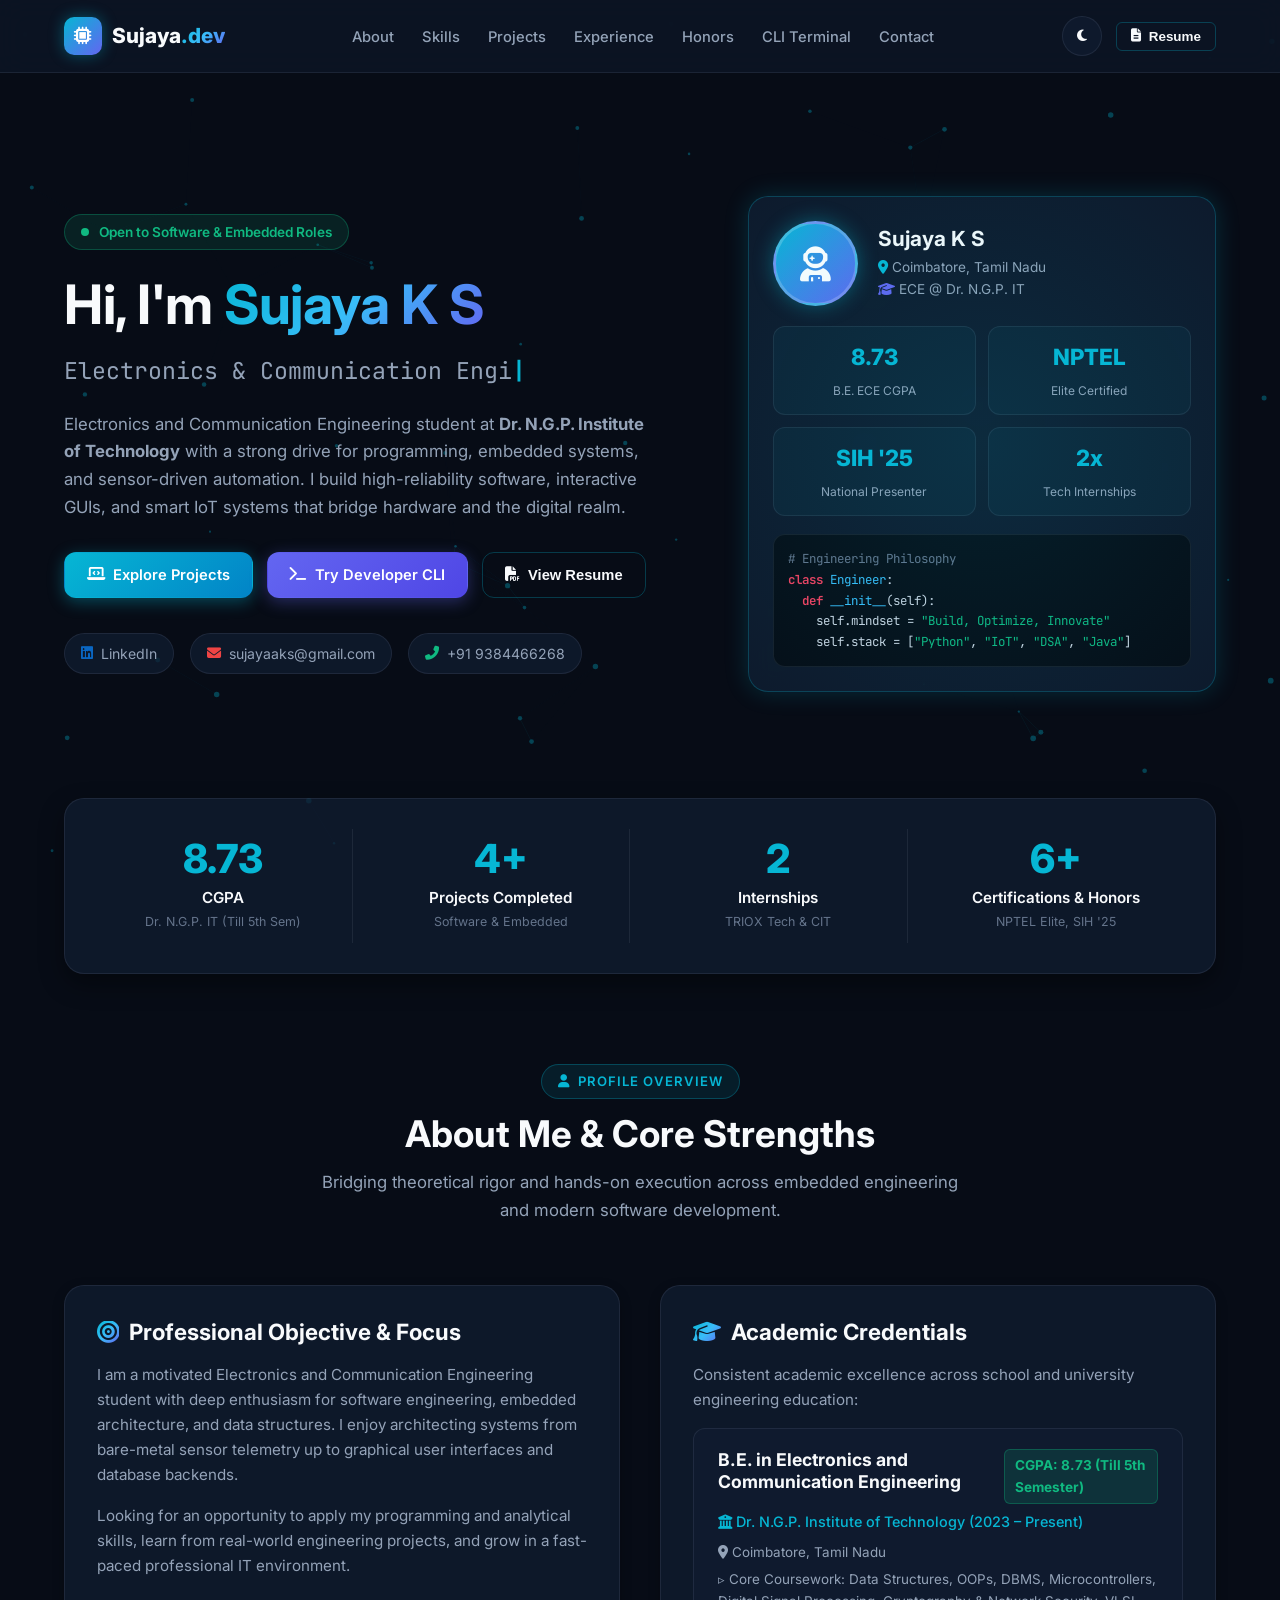
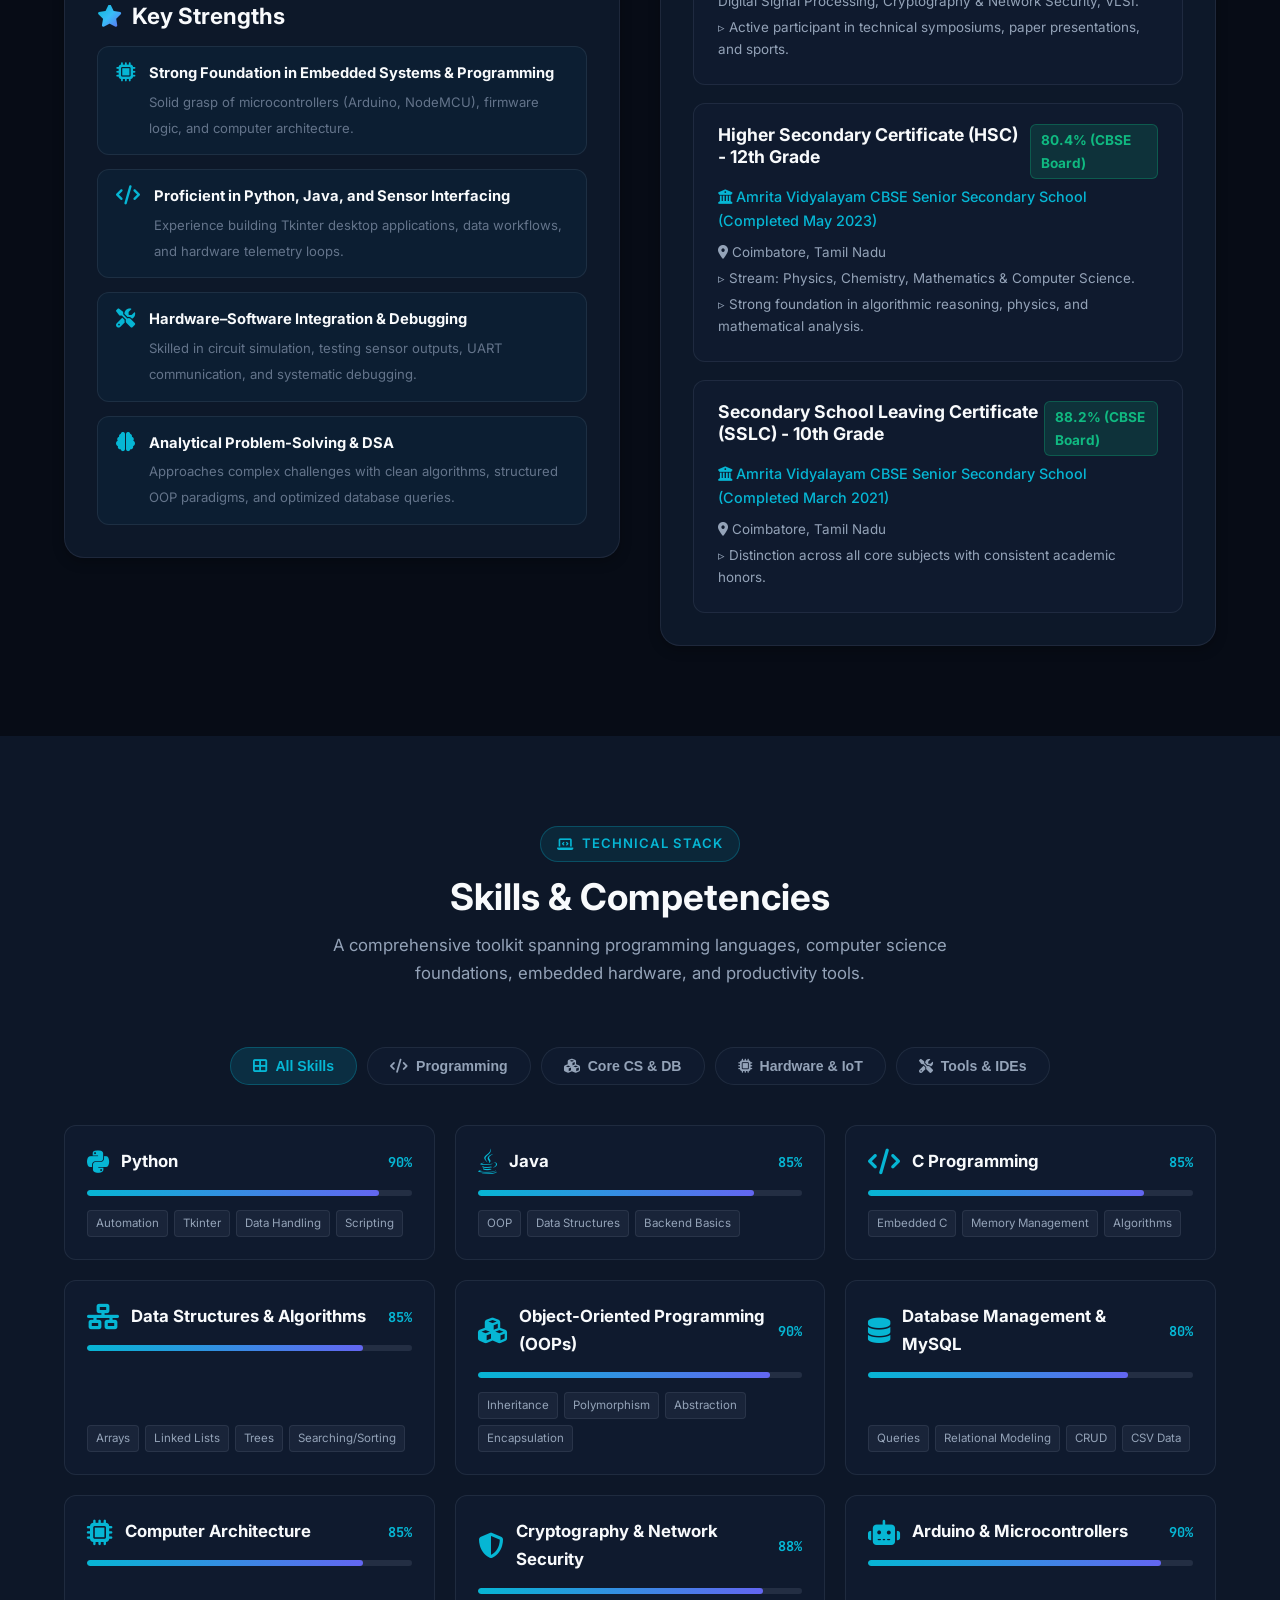
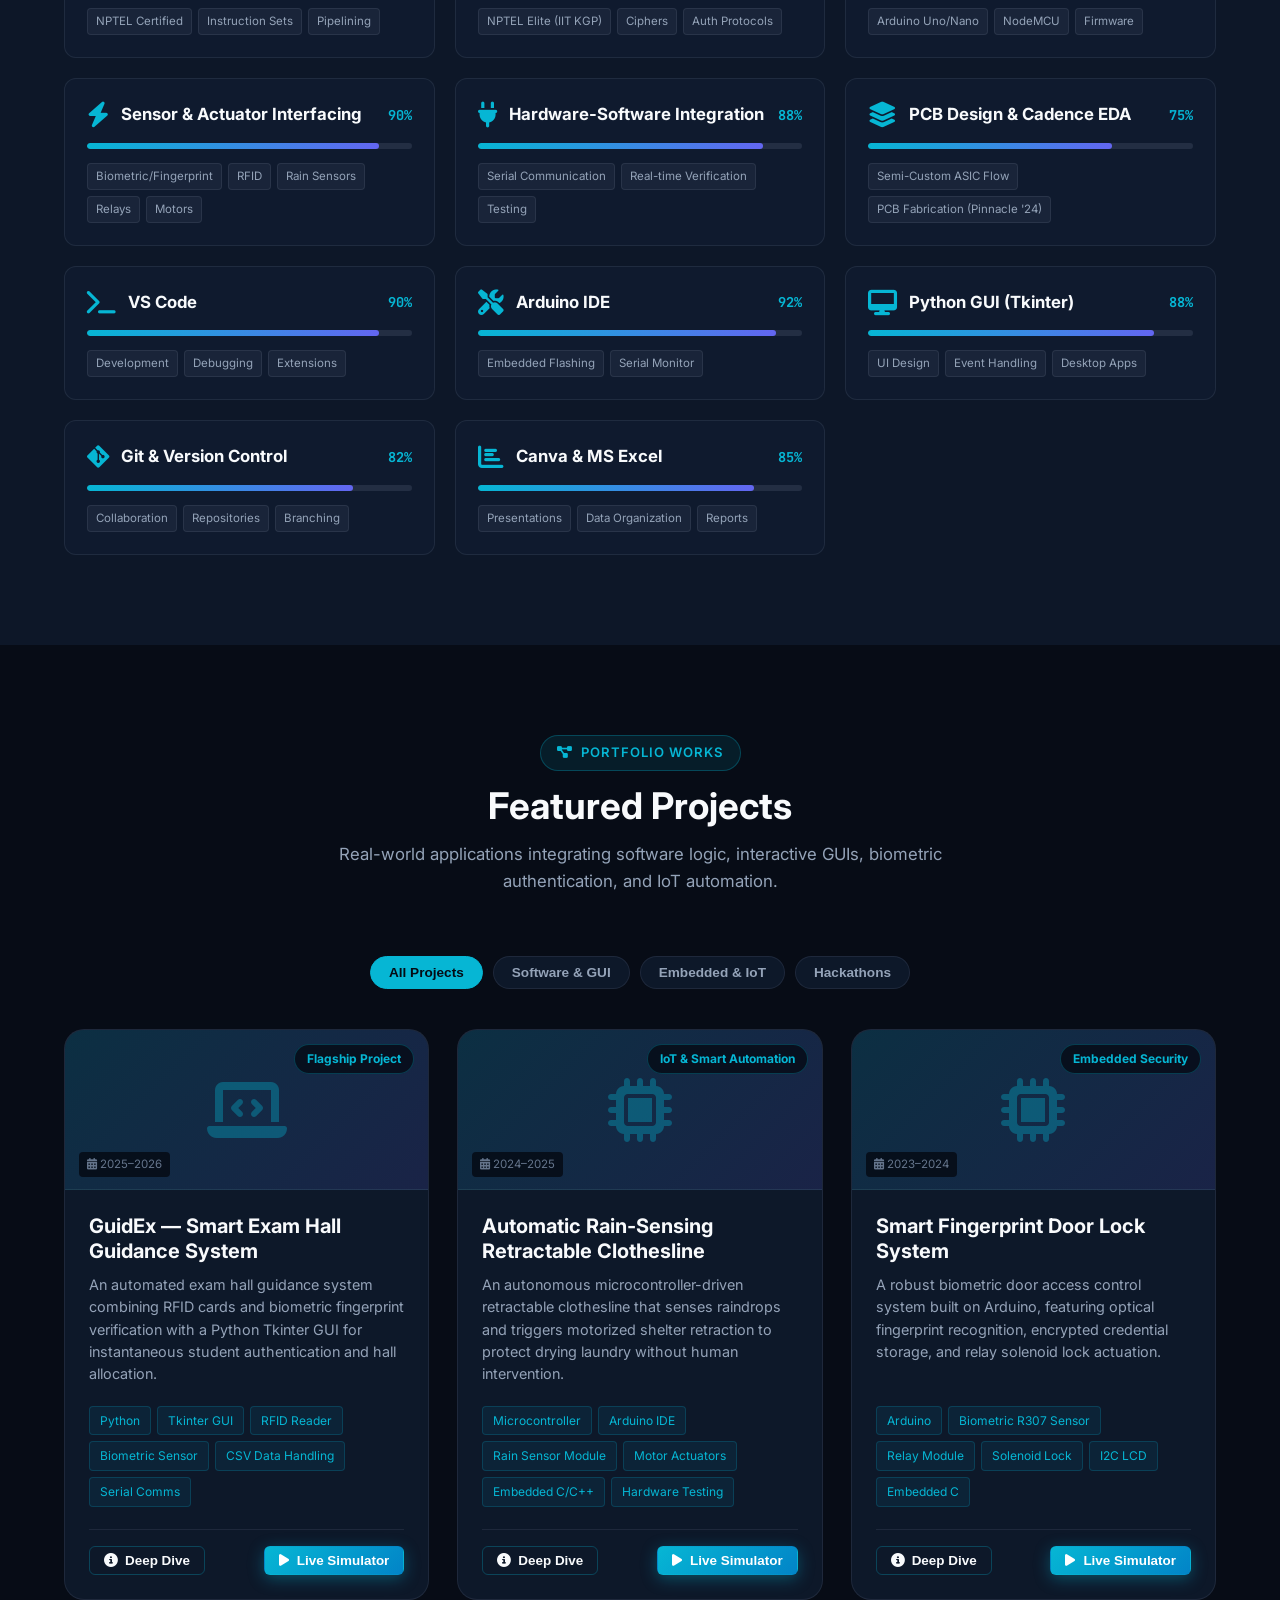
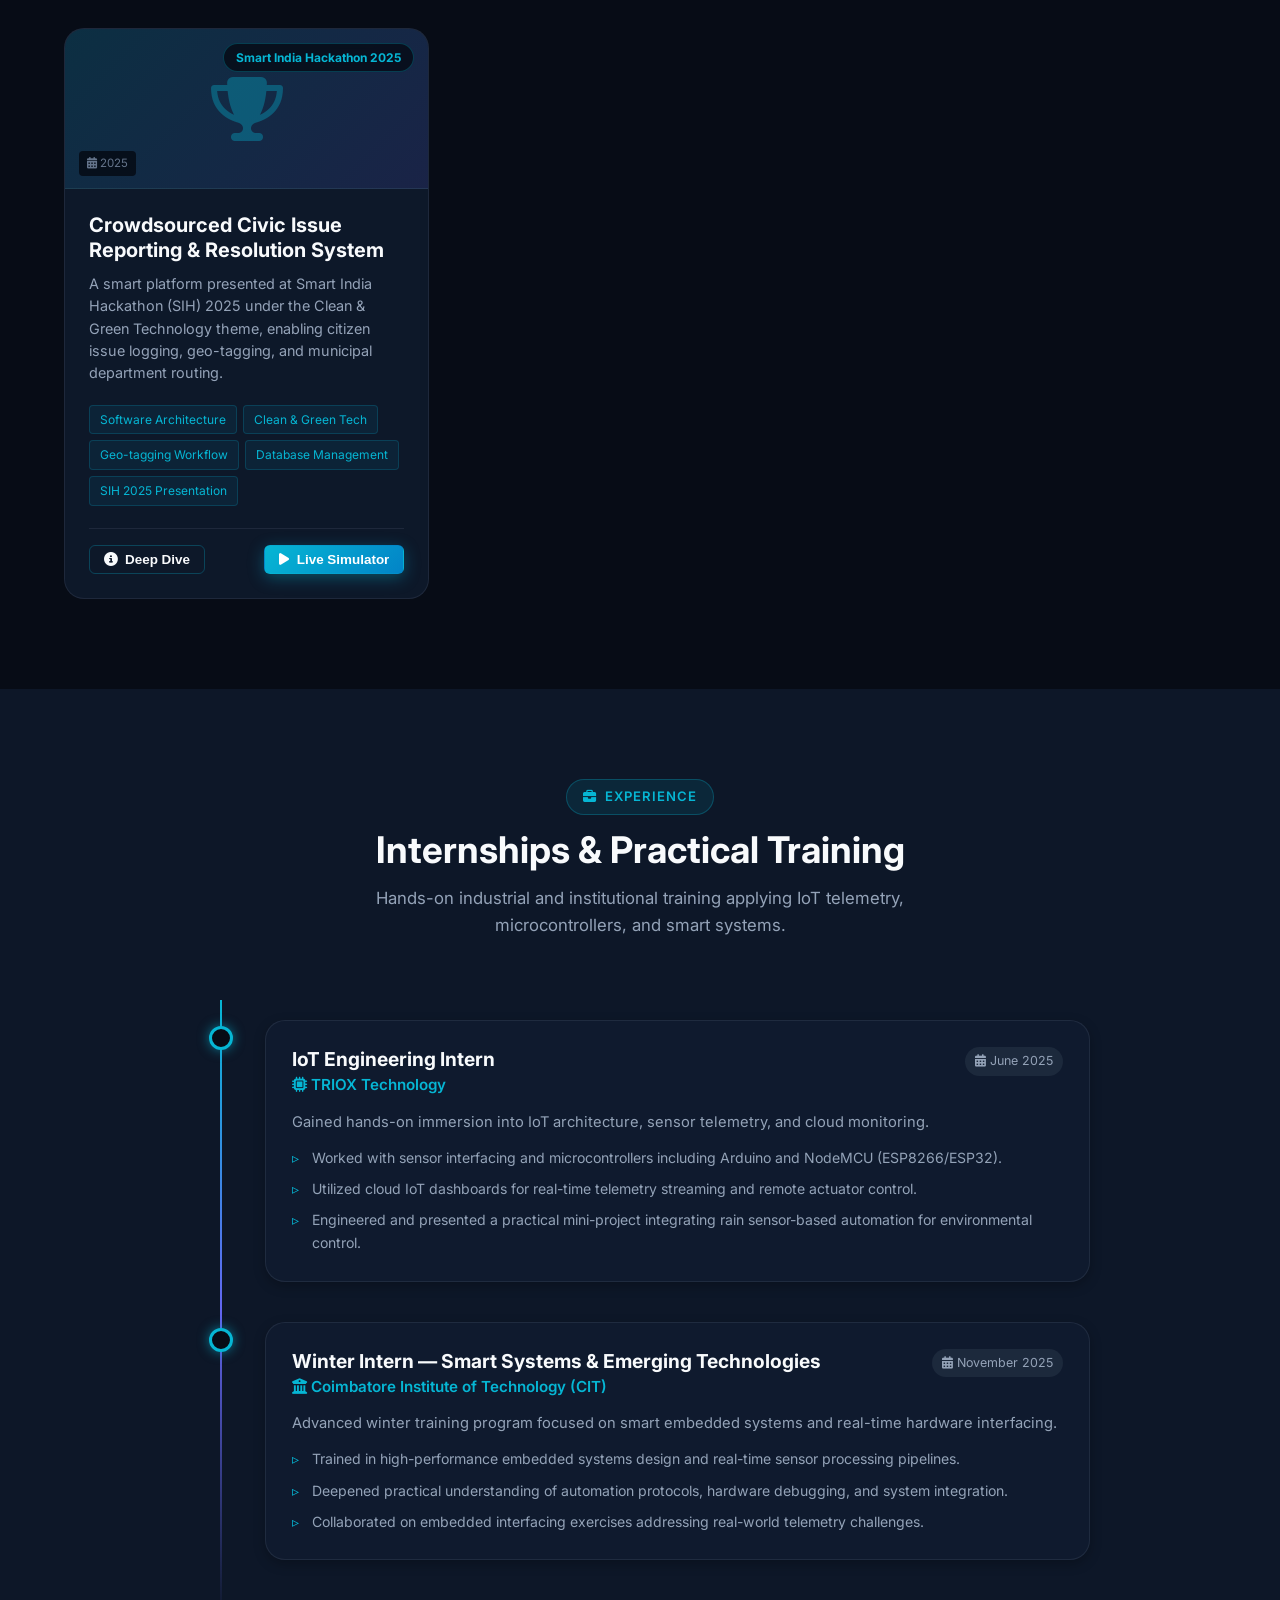
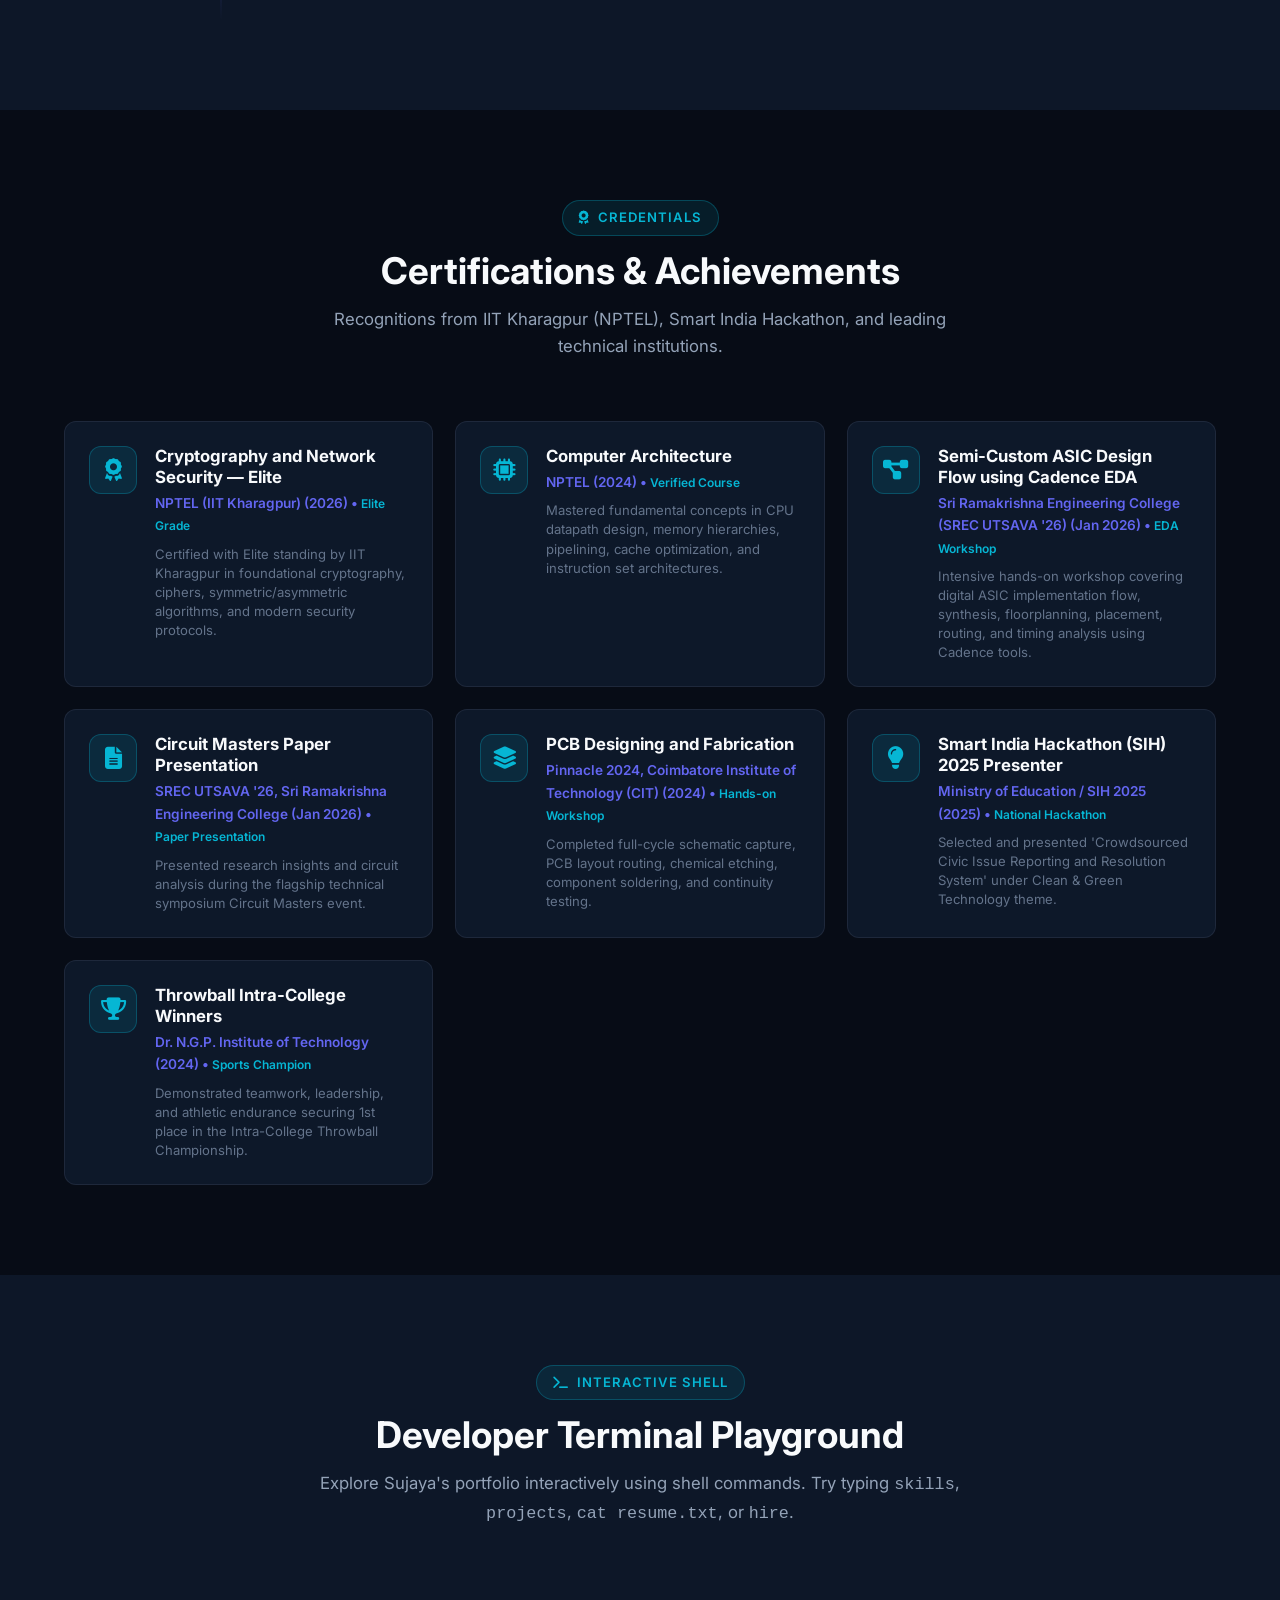
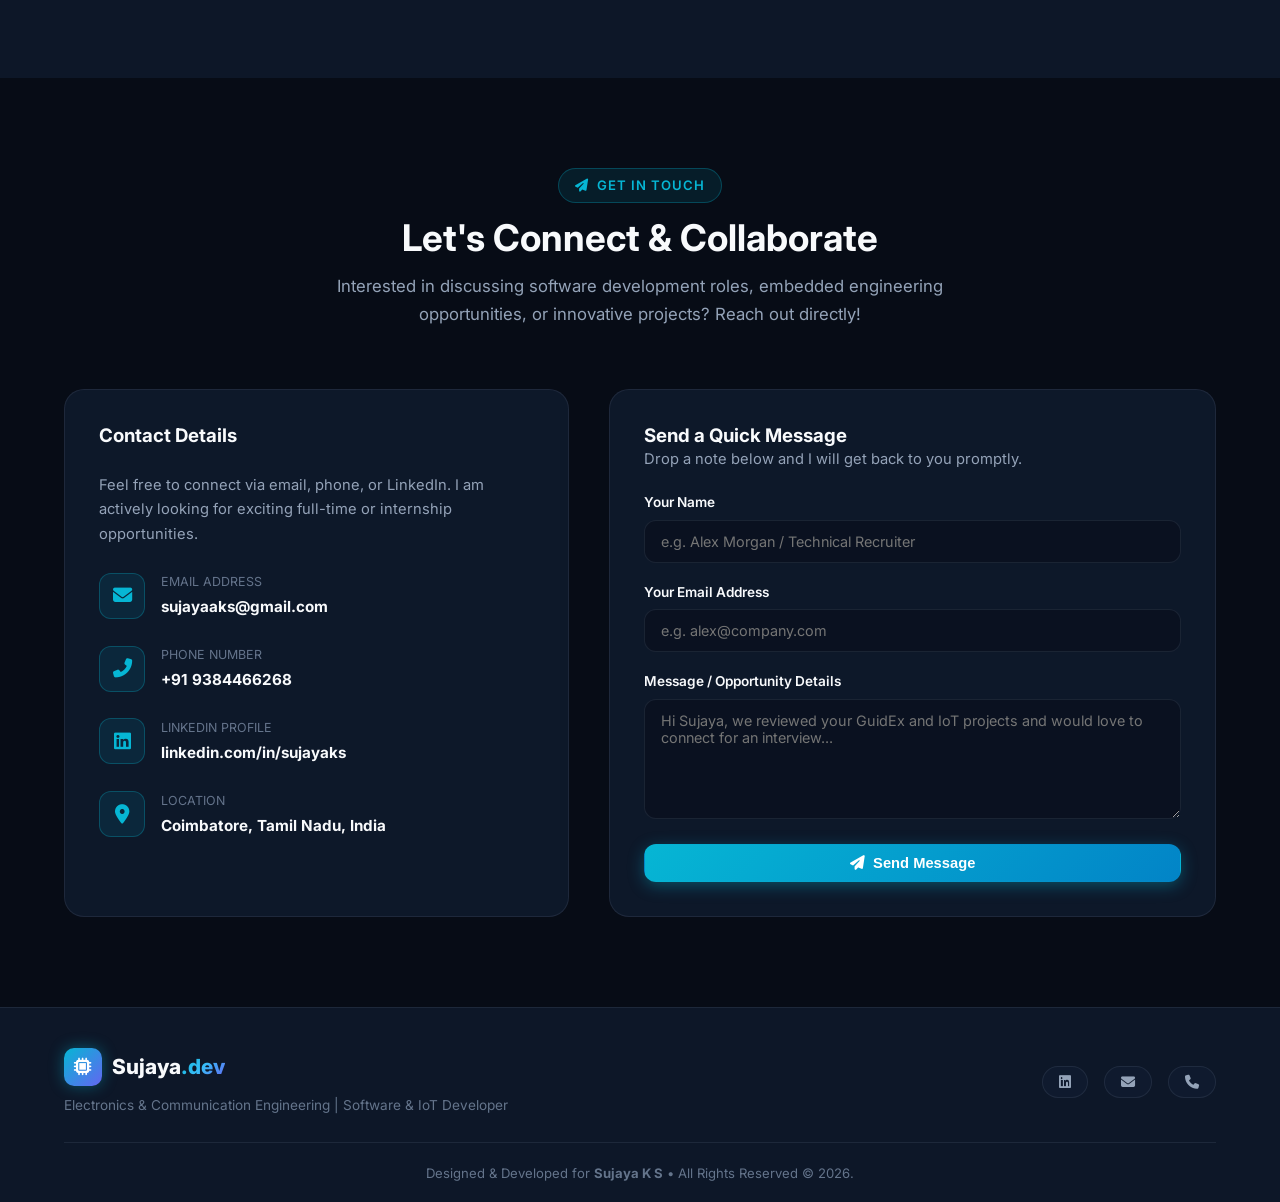
==== index.html @ 5390ac09 "Add files via upload" ====
<!DOCTYPE html>
<html lang="en" data-theme="dark">
<head>
  <meta charset="UTF-8" />
  <meta name="viewport" content="width=device-width, initial-scale=1.0" />
  <meta name="description" content="Portfolio of Sujaya K S - Electronics and Communication Engineering undergraduate, Aspiring Software & Embedded Systems Engineer, IoT & Python Developer." />
  <meta name="keywords" content="Sujaya K S, Portfolio, ECE, IoT, Embedded Systems, Python, Java, Tkinter, Arduino, Dr. NGP IT, Coimbatore" />
  <meta name="author" content="Sujaya K S" />
  <title>Sujaya K S | ECE & Software / IoT Engineer</title>

  <!-- Google Fonts & Font Awesome Icons -->
  <link rel="preconnect" href="https://fonts.googleapis.com" />
  <link rel="preconnect" href="https://fonts.gstatic.com" crossorigin />
  <link href="https://fonts.googleapis.com/css2?family=Inter:wght@300;400;500;600;700;800;900&family=JetBrains+Mono:wght@400;500;700&display=swap" rel="stylesheet" />
  <link rel="stylesheet" href="https://cdnjs.cloudflare.com/ajax/libs/font-awesome/6.5.1/css/all.min.css" />

  <!-- CSS Stylesheets -->
  <link rel="stylesheet" href="css/style.css" />
  <link rel="stylesheet" href="css/terminal.css" />
</head>
<body>

  <!-- HTML5 Canvas Dynamic Particle Background -->
  <canvas id="bg-canvas"></canvas>

  <!-- Navigation Bar -->
  <header class="navbar">
    <div class="container nav-container">
      <a href="#hero" class="nav-brand">
        <div class="brand-icon"><i class="fas fa-microchip"></i></div>
        <span>Sujaya<span class="gradient-text">.dev</span></span>
      </a>

      <ul class="nav-links" id="nav-links">
        <li><a href="#about" class="nav-link">About</a></li>
        <li><a href="#skills" class="nav-link">Skills</a></li>
        <li><a href="#projects" class="nav-link">Projects</a></li>
        <li><a href="#experience" class="nav-link">Experience</a></li>
        <li><a href="#certifications" class="nav-link">Honors</a></li>
        <li><a href="#terminal-section" class="nav-link">CLI Terminal</a></li>
        <li><a href="#contact" class="nav-link">Contact</a></li>
      </ul>

      <div class="nav-actions">
        <button class="theme-toggle-btn" id="theme-toggle-btn" title="Toggle Theme" aria-label="Toggle Theme">
          <i class="fas fa-moon"></i>
        </button>
        <button class="btn btn-outline btn-sm" onclick="openResumeModal()">
          <i class="fas fa-file-alt"></i> Resume
        </button>
        <button class="mobile-menu-btn" id="mobile-menu-toggle" aria-label="Open Menu">
          <i class="fas fa-bars"></i>
        </button>
      </div>
    </div>
  </header>

  <!-- Hero Section -->
  <section class="hero-section" id="hero">
    <div class="container">
      <div class="hero-grid">
        <div class="hero-content">
          <div class="hero-badge-live">
            <span class="pulse-dot"></span>
            <span>Open to Software & Embedded Roles</span>
          </div>

          <h1 class="hero-title">
            Hi, I'm <span class="gradient-text">Sujaya K S</span>
          </h1>

          <div class="hero-role-wrapper">
            <span id="role-typewriter"></span><span class="typed-cursor">|</span>
          </div>

          <p class="hero-bio">
            Electronics and Communication Engineering student at <strong>Dr. N.G.P. Institute of Technology</strong> with a strong drive for programming, embedded systems, and sensor-driven automation. I build high-reliability software, interactive GUIs, and smart IoT systems that bridge hardware and the digital realm.
          </p>

          <div class="hero-ctas">
            <a href="#projects" class="btn btn-primary">
              <i class="fas fa-laptop-code"></i> Explore Projects
            </a>
            <a href="#terminal-section" class="btn btn-secondary">
              <i class="fas fa-terminal"></i> Try Developer CLI
            </a>
            <button class="btn btn-outline" onclick="openResumeModal()">
              <i class="fas fa-file-pdf"></i> View Resume
            </button>
          </div>

          <div class="hero-socials">
            <a href="https://www.linkedin.com/in/sujayaks/" target="_blank" class="social-pill">
              <i class="fab fa-linkedin" style="color:#0a66c2;"></i> LinkedIn
            </a>
            <a href="mailto:sujayaaks@gmail.com" class="social-pill">
              <i class="fas fa-envelope" style="color:#ef4444;"></i> sujayaaks@gmail.com
            </a>
            <a href="tel:9384466268" class="social-pill">
              <i class="fas fa-phone-alt" style="color:#10b981;"></i> +91 9384466268
            </a>
          </div>
        </div>

        <!-- Hero Visual Profile Card -->
        <div class="hero-visual">
          <div class="profile-card">
            <div class="profile-header-visual">
              <div class="avatar-circle">
                <i class="fas fa-user-astronaut"></i>
              </div>
              <div class="profile-meta">
                <h3>Sujaya K S</h3>
                <p><i class="fas fa-map-marker-alt" style="color:var(--accent-primary)"></i> Coimbatore, Tamil Nadu</p>
                <p><i class="fas fa-graduation-cap" style="color:var(--accent-secondary)"></i> ECE @ Dr. N.G.P. IT</p>
              </div>
            </div>

            <div class="stats-grid-compact">
              <div class="stat-item-compact">
                <span class="stat-num">8.73</span>
                <span class="stat-label">B.E. ECE CGPA</span>
              </div>
              <div class="stat-item-compact">
                <span class="stat-num">NPTEL</span>
                <span class="stat-label">Elite Certified</span>
              </div>
              <div class="stat-item-compact">
                <span class="stat-num">SIH '25</span>
                <span class="stat-label">National Presenter</span>
              </div>
              <div class="stat-item-compact">
                <span class="stat-num">2x</span>
                <span class="stat-label">Tech Internships</span>
              </div>
            </div>

            <div class="code-snippet-box">
              <span class="comment"># Engineering Philosophy</span><br>
              <span class="keyword">class</span> <span class="func">Engineer</span>:<br>
              &nbsp;&nbsp;<span class="keyword">def</span> <span class="func">__init__</span>(self):<br>
              &nbsp;&nbsp;&nbsp;&nbsp;self.mindset = <span class="string">"Build, Optimize, Innovate"</span><br>
              &nbsp;&nbsp;&nbsp;&nbsp;self.stack = [<span class="string">"Python"</span>, <span class="string">"IoT"</span>, <span class="string">"DSA"</span>, <span class="string">"Java"</span>]
            </div>
          </div>
        </div>
      </div>
    </div>
  </section>

  <!-- Key Metrics Floating Stats Banner -->
  <div class="container">
    <div class="stats-banner">
      <div class="stats-banner-grid" id="stats-banner-container">
        <!-- Injected via app.js -->
      </div>
    </div>
  </div>

  <!-- About & Academics Section -->
  <section id="about">
    <div class="container">
      <div class="section-header">
        <span class="section-tag"><i class="fas fa-user"></i> Profile Overview</span>
        <h2 class="section-title">About Me & Core Strengths</h2>
        <p class="section-subtitle">Bridging theoretical rigor and hands-on execution across embedded engineering and modern software development.</p>
      </div>

      <div class="about-grid">
        <!-- Left: Summary & Key Strengths -->
        <div class="about-card">
          <h3><i class="fas fa-bullseye gradient-text"></i> Professional Objective & Focus</h3>
          <p>
            I am a motivated Electronics and Communication Engineering student with deep enthusiasm for software engineering, embedded architecture, and data structures. I enjoy architecting systems from bare-metal sensor telemetry up to graphical user interfaces and database backends.
          </p>
          <p>
            Looking for an opportunity to apply my programming and analytical skills, learn from real-world engineering projects, and grow in a fast-paced professional IT environment.
          </p>

          <h3 style="margin-top: 24px;"><i class="fas fa-star gradient-text"></i> Key Strengths</h3>
          <ul class="strengths-list">
            <li class="strength-item">
              <i class="fas fa-microchip strength-icon"></i>
              <div class="strength-text">
                <strong>Strong Foundation in Embedded Systems & Programming</strong>
                <span>Solid grasp of microcontrollers (Arduino, NodeMCU), firmware logic, and computer architecture.</span>
              </div>
            </li>
            <li class="strength-item">
              <i class="fas fa-code strength-icon"></i>
              <div class="strength-text">
                <strong>Proficient in Python, Java, and Sensor Interfacing</strong>
                <span>Experience building Tkinter desktop applications, data workflows, and hardware telemetry loops.</span>
              </div>
            </li>
            <li class="strength-item">
              <i class="fas fa-tools strength-icon"></i>
              <div class="strength-text">
                <strong>Hardware–Software Integration & Debugging</strong>
                <span>Skilled in circuit simulation, testing sensor outputs, UART communication, and systematic debugging.</span>
              </div>
            </li>
            <li class="strength-item">
              <i class="fas fa-brain strength-icon"></i>
              <div class="strength-text">
                <strong>Analytical Problem-Solving & DSA</strong>
                <span>Approaches complex challenges with clean algorithms, structured OOP paradigms, and optimized database queries.</span>
              </div>
            </li>
          </ul>
        </div>

        <!-- Right: Academic Credentials -->
        <div class="about-card">
          <h3><i class="fas fa-graduation-cap gradient-text"></i> Academic Credentials</h3>
          <p>Consistent academic excellence across school and university engineering education:</p>
          <div class="academics-container" id="academics-cards-container">
            <!-- Injected via app.js -->
          </div>
        </div>
      </div>
    </div>
  </section>

  <!-- Skills Matrix Section -->
  <section id="skills" style="background: var(--bg-secondary);">
    <div class="container">
      <div class="section-header">
        <span class="section-tag"><i class="fas fa-laptop-code"></i> Technical Stack</span>
        <h2 class="section-title">Skills & Competencies</h2>
        <p class="section-subtitle">A comprehensive toolkit spanning programming languages, computer science foundations, embedded hardware, and productivity tools.</p>
      </div>

      <!-- Skills Tab Filter -->
      <div class="skills-tabs">
        <button class="tab-btn active" onclick="filterSkills('all', this)"><i class="fas fa-th-large"></i> All Skills</button>
        <button class="tab-btn" onclick="filterSkills('programming', this)"><i class="fas fa-code"></i> Programming</button>
        <button class="tab-btn" onclick="filterSkills('coreCS', this)"><i class="fas fa-cubes"></i> Core CS & DB</button>
        <button class="tab-btn" onclick="filterSkills('hardwareAndIoT', this)"><i class="fas fa-microchip"></i> Hardware & IoT</button>
        <button class="tab-btn" onclick="filterSkills('tools', this)"><i class="fas fa-tools"></i> Tools & IDEs</button>
      </div>

      <!-- Skills Grid -->
      <div class="skills-grid" id="skills-grid-container">
        <!-- Injected via app.js -->
      </div>
    </div>
  </section>

  <!-- Projects Showcase Section -->
  <section id="projects">
    <div class="container">
      <div class="section-header">
        <span class="section-tag"><i class="fas fa-project-diagram"></i> Portfolio Works</span>
        <h2 class="section-title">Featured Projects</h2>
        <p class="section-subtitle">Real-world applications integrating software logic, interactive GUIs, biometric authentication, and IoT automation.</p>
      </div>

      <!-- Projects Category Filter -->
      <div class="projects-filter-bar">
        <button class="filter-btn active" onclick="filterProjects('all', this)">All Projects</button>
        <button class="filter-btn" onclick="filterProjects('software', this)">Software & GUI</button>
        <button class="filter-btn" onclick="filterProjects('iot', this)">Embedded & IoT</button>
        <button class="filter-btn" onclick="filterProjects('hackathon', this)">Hackathons</button>
      </div>

      <!-- Projects Grid -->
      <div class="projects-grid" id="projects-grid-container">
        <!-- Injected via app.js -->
      </div>
    </div>
  </section>

  <!-- Experience & Internships Section -->
  <section id="experience" style="background: var(--bg-secondary);">
    <div class="container">
      <div class="section-header">
        <span class="section-tag"><i class="fas fa-briefcase"></i> Experience</span>
        <h2 class="section-title">Internships & Practical Training</h2>
        <p class="section-subtitle">Hands-on industrial and institutional training applying IoT telemetry, microcontrollers, and smart systems.</p>
      </div>

      <div class="timeline" id="experience-timeline-container">
        <!-- Injected via app.js -->
      </div>
    </div>
  </section>

  <!-- Certifications & Achievements Section -->
  <section id="certifications">
    <div class="container">
      <div class="section-header">
        <span class="section-tag"><i class="fas fa-award"></i> Credentials</span>
        <h2 class="section-title">Certifications & Achievements</h2>
        <p class="section-subtitle">Recognitions from IIT Kharagpur (NPTEL), Smart India Hackathon, and leading technical institutions.</p>
      </div>

      <div class="certs-grid" id="certs-grid-container">
        <!-- Injected via app.js -->
      </div>
    </div>
  </section>

  <!-- Interactive Developer CLI Terminal Section -->
  <section id="terminal-section" style="background: var(--bg-secondary);">
    <div class="container">
      <div class="section-header">
        <span class="section-tag"><i class="fas fa-terminal"></i> Interactive Shell</span>
        <h2 class="section-title">Developer Terminal Playground</h2>
        <p class="section-subtitle">Explore Sujaya's portfolio interactively using shell commands. Try typing <code>skills</code>, <code>projects</code>, <code>cat resume.txt</code>, or <code>hire</code>.</p>
      </div>

      <div class="terminal-section-wrap" id="terminal-container">
        <!-- Terminal component initialized by terminal.js -->
      </div>
    </div>
  </section>

  <!-- Contact Section -->
  <section id="contact">
    <div class="container">
      <div class="section-header">
        <span class="section-tag"><i class="fas fa-paper-plane"></i> Get In Touch</span>
        <h2 class="section-title">Let's Connect & Collaborate</h2>
        <p class="section-subtitle">Interested in discussing software development roles, embedded engineering opportunities, or innovative projects? Reach out directly!</p>
      </div>

      <div class="contact-grid">
        <!-- Contact Info Cards -->
        <div class="contact-info-card">
          <h3>Contact Details</h3>
          <p style="color:var(--text-secondary); font-size:0.92rem;">Feel free to connect via email, phone, or LinkedIn. I am actively looking for exciting full-time or internship opportunities.</p>

          <a href="mailto:sujayaaks@gmail.com" class="contact-item">
            <div class="contact-icon"><i class="fas fa-envelope"></i></div>
            <div class="contact-detail">
              <span>Email Address</span>
              <strong>sujayaaks@gmail.com</strong>
            </div>
          </a>

          <a href="tel:9384466268" class="contact-item">
            <div class="contact-icon"><i class="fas fa-phone-alt"></i></div>
            <div class="contact-detail">
              <span>Phone Number</span>
              <strong>+91 9384466268</strong>
            </div>
          </a>

          <a href="https://www.linkedin.com/in/sujayaks/" target="_blank" class="contact-item">
            <div class="contact-icon"><i class="fab fa-linkedin"></i></div>
            <div class="contact-detail">
              <span>LinkedIn Profile</span>
              <strong>linkedin.com/in/sujayaks</strong>
            </div>
          </a>

          <div class="contact-item">
            <div class="contact-icon"><i class="fas fa-map-marker-alt"></i></div>
            <div class="contact-detail">
              <span>Location</span>
              <strong>Coimbatore, Tamil Nadu, India</strong>
            </div>
          </div>
        </div>

        <!-- Interactive Contact Form -->
        <div class="contact-form-card">
          <h3>Send a Quick Message</h3>
          <p style="color:var(--text-secondary); font-size:0.92rem; margin-bottom: 20px;">Drop a note below and I will get back to you promptly.</p>
          
          <form id="contact-form">
            <div class="form-group">
              <label class="form-label" for="contact-name">Your Name</label>
              <input type="text" id="contact-name" class="form-control" placeholder="e.g. Alex Morgan / Technical Recruiter" required />
            </div>

            <div class="form-group">
              <label class="form-label" for="contact-email">Your Email Address</label>
              <input type="email" id="contact-email" class="form-control" placeholder="e.g. alex@company.com" required />
            </div>

            <div class="form-group">
              <label class="form-label" for="contact-msg">Message / Opportunity Details</label>
              <textarea id="contact-msg" class="form-control" placeholder="Hi Sujaya, we reviewed your GuidEx and IoT projects and would love to connect for an interview..." required></textarea>
            </div>

            <button type="submit" class="btn btn-primary" style="width: 100%;">
              <i class="fas fa-paper-plane"></i> Send Message
            </button>
          </form>
        </div>
      </div>
    </div>
  </section>

  <!-- Footer -->
  <footer>
    <div class="container">
      <div class="footer-content">
        <div>
          <a href="#hero" class="nav-brand">
            <div class="brand-icon"><i class="fas fa-microchip"></i></div>
            <span>Sujaya<span class="gradient-text">.dev</span></span>
          </a>
          <p style="color:var(--text-muted); font-size:0.85rem; margin-top:8px;">Electronics & Communication Engineering | Software & IoT Developer</p>
        </div>

        <div style="display:flex; gap:16px;">
          <a href="https://www.linkedin.com/in/sujayaks/" target="_blank" class="social-pill"><i class="fab fa-linkedin"></i></a>
          <a href="mailto:sujayaaks@gmail.com" class="social-pill"><i class="fas fa-envelope"></i></a>
          <a href="tel:9384466268" class="social-pill"><i class="fas fa-phone"></i></a>
        </div>
      </div>

      <div class="footer-copy">
        Designed & Developed for <strong>Sujaya K S</strong> • All Rights Reserved &copy; 2026.
      </div>
    </div>
  </footer>

  <!-- Universal Modal Backdrop for Deep Dives, Simulators & Resume -->
  <div class="modal-backdrop" id="global-modal">
    <div class="modal-card" id="global-modal-content">
      <!-- Dynamically filled by app.js -->
    </div>
  </div>

  <!-- Toast Notification Container -->
  <div class="toast-container" id="toast-container"></div>

  <!-- Scripts -->
  <script src="js/data.js"></script>
  <script src="js/simulators.js"></script>
  <script src="js/terminal.js"></script>
  <script src="js/app.js"></script>
</body>
</html>
---- css/style.css ----
/* ==========================================================================
   Sujaya K S - Professional Portfolio Stylesheet
   Modern Tech & Hardware/Software Dual-Aesthetic
   ========================================================================== */

:root {
  /* Dark Theme (Default) */
  --bg-primary: #070c16;
  --bg-secondary: #0d1728;
  --bg-card: rgba(16, 28, 48, 0.75);
  --bg-card-hover: rgba(22, 38, 66, 0.9);
  --bg-glass: rgba(13, 23, 40, 0.7);
  --bg-terminal: #050b14;
  --bg-terminal-bar: #091220;
  
  --text-primary: #f8fafc;
  --text-secondary: #94a3b8;
  --text-muted: #64748b;
  --text-terminal: #cbd5e1;
  
  --accent-primary: #06b6d4;      /* Cyber Cyan */
  --accent-primary-rgb: 6, 182, 212;
  --accent-secondary: #6366f1;    /* Indigo */
  --accent-secondary-rgb: 99, 102, 241;
  --accent-success: #10b981;      /* Emerald */
  --accent-warning: #f59e0b;      /* Amber */
  --accent-danger: #ef4444;       /* Rose */

  --border-subtle: rgba(148, 163, 184, 0.12);
  --border-glow: rgba(6, 182, 212, 0.28);
  --border-accent: rgba(6, 182, 212, 0.6);
  
  --shadow-sm: 0 4px 12px rgba(0, 0, 0, 0.25);
  --shadow-md: 0 10px 25px rgba(0, 0, 0, 0.4);
  --shadow-glow: 0 0 25px rgba(6, 182, 212, 0.2);
  --shadow-glow-purple: 0 0 25px rgba(99, 102, 241, 0.25);

  --font-sans: 'Inter', -apple-system, BlinkMacSystemFont, 'Segoe UI', Roboto, sans-serif;
  --font-mono: 'JetBrains Mono', 'Fira Code', monospace;

  --transition-fast: 0.2s ease;
  --transition-normal: 0.3s cubic-bezier(0.4, 0, 0.2, 1);
  --radius-sm: 6px;
  --radius-md: 12px;
  --radius-lg: 20px;
  --radius-full: 9999px;
}

[data-theme="light"] {
  --bg-primary: #f8fafc;
  --bg-secondary: #edf2f7;
  --bg-card: rgba(255, 255, 255, 0.85);
  --bg-card-hover: rgba(255, 255, 255, 0.98);
  --bg-glass: rgba(255, 255, 255, 0.8);
  --bg-terminal: #1e293b;
  --bg-terminal-bar: #0f172a;
  
  --text-primary: #0f172a;
  --text-secondary: #475569;
  --text-muted: #64748b;
  --text-terminal: #e2e8f0;
  
  --border-subtle: rgba(148, 163, 184, 0.25);
  --border-glow: rgba(6, 182, 212, 0.4);
  --border-accent: rgba(6, 182, 212, 0.8);
  
  --shadow-sm: 0 4px 12px rgba(15, 23, 42, 0.06);
  --shadow-md: 0 10px 25px rgba(15, 23, 42, 0.08);
  --shadow-glow: 0 0 20px rgba(6, 182, 212, 0.12);
}

/* Base Resets */
*, *::before, *::after {
  box-sizing: border-box;
  margin: 0;
  padding: 0;
}

html {
  scroll-behavior: smooth;
  font-size: 16px;
}

body {
  font-family: var(--font-sans);
  background-color: var(--bg-primary);
  color: var(--text-primary);
  line-height: 1.65;
  overflow-x: hidden;
  transition: background-color var(--transition-normal), color var(--transition-normal);
}

/* Background Canvas */
#bg-canvas {
  position: fixed;
  top: 0;
  left: 0;
  width: 100%;
  height: 100%;
  z-index: -1;
  pointer-events: none;
  opacity: 0.65;
}

/* Container & Layout */
.container {
  width: 100%;
  max-width: 1200px;
  margin: 0 auto;
  padding: 0 24px;
}

section {
  padding: 90px 0;
  position: relative;
}

/* Typography & Headings */
h1, h2, h3, h4, h5, h6 {
  color: var(--text-primary);
  font-weight: 700;
  line-height: 1.25;
}

.section-header {
  text-align: center;
  margin-bottom: 60px;
}

.section-tag {
  display: inline-flex;
  align-items: center;
  gap: 8px;
  background: rgba(6, 182, 212, 0.1);
  color: var(--accent-primary);
  border: 1px solid var(--border-glow);
  padding: 6px 16px;
  border-radius: var(--radius-full);
  font-size: 0.82rem;
  font-weight: 600;
  text-transform: uppercase;
  letter-spacing: 1px;
  margin-bottom: 12px;
}

.section-title {
  font-size: 2.3rem;
  margin-bottom: 12px;
}

.section-subtitle {
  color: var(--text-secondary);
  font-size: 1.05rem;
  max-width: 650px;
  margin: 0 auto;
}

.gradient-text {
  background: linear-gradient(135deg, var(--accent-primary) 0%, #38bdf8 50%, var(--accent-secondary) 100%);
  -webkit-background-clip: text;
  -webkit-text-fill-color: transparent;
}

/* Navigation Bar */
.navbar {
  position: fixed;
  top: 0;
  left: 0;
  width: 100%;
  z-index: 1000;
  background: var(--bg-glass);
  backdrop-filter: blur(14px);
  -webkit-backdrop-filter: blur(14px);
  border-bottom: 1px solid var(--border-subtle);
  transition: all var(--transition-normal);
}

.nav-container {
  display: flex;
  align-items: center;
  justify-content: space-between;
  height: 72px;
}

.nav-brand {
  display: flex;
  align-items: center;
  gap: 10px;
  text-decoration: none;
  font-weight: 800;
  font-size: 1.3rem;
  color: var(--text-primary);
}

.brand-icon {
  width: 38px;
  height: 38px;
  border-radius: 10px;
  background: linear-gradient(135deg, var(--accent-primary), var(--accent-secondary));
  display: flex;
  align-items: center;
  justify-content: center;
  color: #fff;
  font-size: 1.1rem;
  box-shadow: 0 0 15px rgba(6, 182, 212, 0.4);
}

.nav-links {
  display: flex;
  align-items: center;
  list-style: none;
  gap: 28px;
}

.nav-link {
  text-decoration: none;
  color: var(--text-secondary);
  font-size: 0.92rem;
  font-weight: 500;
  transition: color var(--transition-fast);
  position: relative;
}

.nav-link:hover, .nav-link.active {
  color: var(--accent-primary);
}

.nav-link.active::after {
  content: '';
  position: absolute;
  bottom: -6px;
  left: 0;
  width: 100%;
  height: 2px;
  background: var(--accent-primary);
  border-radius: 2px;
}

.nav-actions {
  display: flex;
  align-items: center;
  gap: 14px;
}

.theme-toggle-btn {
  background: var(--bg-card);
  border: 1px solid var(--border-subtle);
  color: var(--text-primary);
  width: 40px;
  height: 40px;
  border-radius: 50%;
  display: flex;
  align-items: center;
  justify-content: center;
  cursor: pointer;
  transition: all var(--transition-fast);
}

.theme-toggle-btn:hover {
  border-color: var(--accent-primary);
  box-shadow: var(--shadow-glow);
}

.mobile-menu-btn {
  display: none;
  background: none;
  border: none;
  color: var(--text-primary);
  font-size: 1.4rem;
  cursor: pointer;
}

/* Buttons */
.btn {
  display: inline-flex;
  align-items: center;
  justify-content: center;
  gap: 8px;
  font-weight: 600;
  font-size: 0.92rem;
  padding: 10px 22px;
  border-radius: var(--radius-md);
  text-decoration: none;
  cursor: pointer;
  border: 1px solid transparent;
  transition: all var(--transition-normal);
  white-space: nowrap;
}

.btn-primary {
  background: linear-gradient(135deg, var(--accent-primary), #0284c7);
  color: #ffffff;
  box-shadow: 0 4px 16px rgba(6, 182, 212, 0.35);
}

.btn-primary:hover {
  background: linear-gradient(135deg, #0891b2, #0369a1);
  box-shadow: 0 6px 22px rgba(6, 182, 212, 0.55);
  transform: translateY(-2px);
}

.btn-secondary {
  background: linear-gradient(135deg, var(--accent-secondary), #4f46e5);
  color: #ffffff;
  box-shadow: 0 4px 16px rgba(99, 102, 241, 0.35);
}

.btn-secondary:hover {
  transform: translateY(-2px);
  box-shadow: 0 6px 22px rgba(99, 102, 241, 0.5);
}

.btn-outline {
  background: transparent;
  border-color: var(--border-glow);
  color: var(--text-primary);
}

.btn-outline:hover, .btn-outline.active {
  border-color: var(--accent-primary);
  background: rgba(6, 182, 212, 0.1);
  color: var(--accent-primary);
}

.btn-ghost {
  background: transparent;
  color: var(--text-secondary);
}

.btn-ghost:hover {
  color: var(--text-primary);
  background: rgba(148, 163, 184, 0.1);
}

.btn-sm {
  padding: 6px 14px;
  font-size: 0.84rem;
  border-radius: var(--radius-sm);
}

.btn-xs {
  padding: 4px 10px;
  font-size: 0.76rem;
  border-radius: 4px;
}

/* Hero Section */
.hero-section {
  padding-top: 150px;
  padding-bottom: 90px;
  min-height: 92vh;
  display: flex;
  align-items: center;
}

.hero-grid {
  display: grid;
  grid-template-columns: 1.15fr 0.85fr;
  gap: 50px;
  align-items: center;
}

.hero-badge-live {
  display: inline-flex;
  align-items: center;
  gap: 10px;
  background: rgba(16, 185, 129, 0.12);
  border: 1px solid rgba(16, 185, 129, 0.3);
  color: #10b981;
  padding: 6px 16px;
  border-radius: var(--radius-full);
  font-size: 0.85rem;
  font-weight: 600;
  margin-bottom: 20px;
}

.pulse-dot {
  width: 8px;
  height: 8px;
  background: #10b981;
  border-radius: 50%;
  box-shadow: 0 0 0 rgba(16, 185, 129, 0.7);
  animation: pulseDot 2s infinite;
}

@keyframes pulseDot {
  0% { transform: scale(0.95); box-shadow: 0 0 0 0 rgba(16, 185, 129, 0.7); }
  70% { transform: scale(1); box-shadow: 0 0 0 8px rgba(16, 185, 129, 0); }
  100% { transform: scale(0.95); box-shadow: 0 0 0 0 rgba(16, 185, 129, 0); }
}

.hero-title {
  font-size: 3.4rem;
  letter-spacing: -0.5px;
  margin-bottom: 14px;
}

.hero-role-wrapper {
  font-size: 1.45rem;
  color: var(--text-secondary);
  margin-bottom: 20px;
  min-height: 2.2rem;
  font-family: var(--font-mono);
}

.typed-cursor {
  color: var(--accent-primary);
  font-weight: bold;
  animation: blink 0.8s infinite;
}

@keyframes blink { 0%, 100% { opacity: 1; } 50% { opacity: 0; } }

.hero-bio {
  color: var(--text-secondary);
  font-size: 1.05rem;
  margin-bottom: 30px;
  max-width: 580px;
}

.hero-ctas {
  display: flex;
  flex-wrap: wrap;
  gap: 14px;
  margin-bottom: 35px;
}

.hero-socials {
  display: flex;
  align-items: center;
  gap: 16px;
}

.social-pill {
  display: flex;
  align-items: center;
  gap: 8px;
  background: var(--bg-card);
  border: 1px solid var(--border-subtle);
  color: var(--text-secondary);
  padding: 8px 16px;
  border-radius: var(--radius-full);
  text-decoration: none;
  font-size: 0.88rem;
  transition: all var(--transition-fast);
}

.social-pill:hover {
  color: var(--accent-primary);
  border-color: var(--border-glow);
  transform: translateY(-2px);
  box-shadow: var(--shadow-glow);
}

/* Hero Visual / Avatar Card */
.hero-visual {
  position: relative;
}

.profile-card {
  background: var(--bg-card);
  border: 1px solid var(--border-glow);
  border-radius: var(--radius-lg);
  padding: 24px;
  box-shadow: var(--shadow-glow);
  backdrop-filter: blur(12px);
  position: relative;
  overflow: hidden;
}

.profile-card::before {
  content: '';
  position: absolute;
  top: -50%;
  left: -50%;
  width: 200%;
  height: 200%;
  background: radial-gradient(circle, rgba(6, 182, 212, 0.12) 0%, transparent 60%);
  pointer-events: none;
}

.profile-header-visual {
  display: flex;
  align-items: center;
  gap: 20px;
  margin-bottom: 20px;
}

.avatar-circle {
  width: 85px;
  height: 85px;
  border-radius: 50%;
  background: linear-gradient(135deg, #06b6d4, #6366f1);
  display: flex;
  align-items: center;
  justify-content: center;
  font-size: 2.2rem;
  color: #fff;
  border: 3px solid rgba(255, 255, 255, 0.2);
  box-shadow: 0 0 20px rgba(6, 182, 212, 0.4);
  flex-shrink: 0;
}

.profile-meta h3 {
  font-size: 1.3rem;
  margin-bottom: 4px;
}

.profile-meta p {
  color: var(--text-secondary);
  font-size: 0.85rem;
}

.stats-grid-compact {
  display: grid;
  grid-template-columns: 1fr 1fr;
  gap: 12px;
  margin-top: 16px;
}

.stat-item-compact {
  background: rgba(6, 182, 212, 0.06);
  border: 1px solid var(--border-subtle);
  border-radius: var(--radius-md);
  padding: 12px;
  text-align: center;
}

.stat-num {
  font-size: 1.4rem;
  font-weight: 800;
  color: var(--accent-primary);
  display: block;
}

.stat-label {
  font-size: 0.75rem;
  color: var(--text-secondary);
  line-height: 1.2;
}

.code-snippet-box {
  margin-top: 18px;
  background: var(--bg-terminal);
  border: 1px solid var(--border-subtle);
  border-radius: var(--radius-md);
  padding: 14px;
  font-family: var(--font-mono);
  font-size: 0.78rem;
  color: var(--text-terminal);
}

.code-snippet-box .comment { color: var(--text-muted); }
.code-snippet-box .keyword { color: #f43f5e; font-weight: 600; }
.code-snippet-box .func { color: #38bdf8; }
.code-snippet-box .string { color: #10b981; }

/* Stats Bar Section */
.stats-banner {
  background: var(--bg-card);
  border: 1px solid var(--border-subtle);
  border-radius: var(--radius-lg);
  padding: 30px;
  box-shadow: var(--shadow-md);
  margin-top: -30px;
  position: relative;
  z-index: 10;
}

.stats-banner-grid {
  display: grid;
  grid-template-columns: repeat(4, 1fr);
  gap: 20px;
  text-align: center;
}

.stat-card {
  padding: 10px;
  border-right: 1px solid var(--border-subtle);
}

.stat-card:last-child {
  border-right: none;
}

.stat-big {
  font-size: 2.5rem;
  font-weight: 800;
  color: var(--accent-primary);
  line-height: 1;
  margin-bottom: 6px;
}

.stat-title {
  font-weight: 600;
  color: var(--text-primary);
  font-size: 0.95rem;
  margin-bottom: 2px;
}

.stat-sub {
  font-size: 0.78rem;
  color: var(--text-muted);
}

/* About & Strengths Grid */
.about-grid {
  display: grid;
  grid-template-columns: 1fr 1fr;
  gap: 40px;
  align-items: start;
}

.about-card {
  background: var(--bg-card);
  border: 1px solid var(--border-subtle);
  border-radius: var(--radius-lg);
  padding: 32px;
  box-shadow: var(--shadow-sm);
}

.about-card h3 {
  font-size: 1.4rem;
  margin-bottom: 16px;
  display: flex;
  align-items: center;
  gap: 10px;
}

.about-card p {
  color: var(--text-secondary);
  font-size: 0.95rem;
  margin-bottom: 16px;
}

.strengths-list {
  list-style: none;
  display: flex;
  flex-direction: column;
  gap: 14px;
}

.strength-item {
  display: flex;
  align-items: flex-start;
  gap: 14px;
  background: rgba(6, 182, 212, 0.05);
  border: 1px solid var(--border-subtle);
  padding: 14px 18px;
  border-radius: var(--radius-md);
  transition: all var(--transition-fast);
}

.strength-item:hover {
  border-color: var(--border-glow);
  transform: translateX(4px);
}

.strength-icon {
  color: var(--accent-primary);
  font-size: 1.2rem;
  margin-top: 2px;
}

.strength-text strong {
  display: block;
  font-size: 0.92rem;
  color: var(--text-primary);
  margin-bottom: 2px;
}

.strength-text span {
  font-size: 0.82rem;
  color: var(--text-muted);
}

/* Academics Card Group */
.academics-container {
  display: flex;
  flex-direction: column;
  gap: 18px;
}

.academic-card {
  background: var(--bg-card);
  border: 1px solid var(--border-subtle);
  border-radius: var(--radius-md);
  padding: 20px 24px;
  position: relative;
  transition: all var(--transition-fast);
}

.academic-card:hover {
  border-color: var(--border-glow);
  box-shadow: var(--shadow-glow);
}

.academic-header {
  display: flex;
  justify-content: space-between;
  align-items: flex-start;
  margin-bottom: 6px;
}

.academic-grade {
  background: rgba(16, 185, 129, 0.15);
  color: #10b981;
  font-weight: 700;
  padding: 4px 10px;
  border-radius: var(--radius-sm);
  font-size: 0.85rem;
  border: 1px solid rgba(16, 185, 129, 0.3);
}

.academic-card h4 {
  font-size: 1.1rem;
  color: var(--text-primary);
}

.academic-card .inst-name {
  color: var(--accent-primary);
  font-size: 0.9rem;
  font-weight: 500;
  margin-bottom: 8px;
}

.academic-card p {
  color: var(--text-secondary);
  font-size: 0.84rem;
  margin-bottom: 4px;
}

/* Skills Section */
.skills-tabs {
  display: flex;
  justify-content: center;
  flex-wrap: wrap;
  gap: 10px;
  margin-bottom: 40px;
}

.tab-btn {
  background: var(--bg-card);
  border: 1px solid var(--border-subtle);
  color: var(--text-secondary);
  padding: 10px 22px;
  border-radius: var(--radius-full);
  font-weight: 600;
  font-size: 0.88rem;
  cursor: pointer;
  display: flex;
  align-items: center;
  gap: 8px;
  transition: all var(--transition-fast);
}

.tab-btn:hover, .tab-btn.active {
  background: rgba(6, 182, 212, 0.15);
  color: var(--accent-primary);
  border-color: var(--border-glow);
}

.skills-grid {
  display: grid;
  grid-template-columns: repeat(auto-fit, minmax(280px, 1fr));
  gap: 20px;
}

.skill-card {
  background: var(--bg-card);
  border: 1px solid var(--border-subtle);
  border-radius: var(--radius-md);
  padding: 22px;
  transition: all var(--transition-normal);
  display: flex;
  flex-direction: column;
  justify-content: space-between;
}

.skill-card:hover {
  border-color: var(--border-glow);
  transform: translateY(-4px);
  box-shadow: var(--shadow-glow);
}

.skill-head {
  display: flex;
  align-items: center;
  justify-content: space-between;
  margin-bottom: 14px;
}

.skill-name-wrap {
  display: flex;
  align-items: center;
  gap: 12px;
}

.skill-icon {
  font-size: 1.6rem;
  color: var(--accent-primary);
}

.skill-title {
  font-size: 1.05rem;
  font-weight: 700;
}

.skill-pct {
  font-size: 0.85rem;
  font-weight: 700;
  color: var(--accent-primary);
  font-family: var(--font-mono);
}

.progress-bar-bg {
  width: 100%;
  height: 6px;
  background: rgba(148, 163, 184, 0.15);
  border-radius: var(--radius-full);
  overflow: hidden;
  margin-bottom: 14px;
}

.progress-bar-fill {
  height: 100%;
  background: linear-gradient(90deg, var(--accent-primary), var(--accent-secondary));
  border-radius: var(--radius-full);
  transition: width 1s ease-in-out;
}

.skill-tags {
  display: flex;
  flex-wrap: wrap;
  gap: 6px;
}

.skill-tag {
  background: rgba(148, 163, 184, 0.08);
  color: var(--text-secondary);
  font-size: 0.72rem;
  padding: 3px 8px;
  border-radius: 4px;
  border: 1px solid var(--border-subtle);
}

/* Projects Section */
.projects-filter-bar {
  display: flex;
  justify-content: center;
  gap: 10px;
  flex-wrap: wrap;
  margin-bottom: 40px;
}

.filter-btn {
  background: var(--bg-card);
  border: 1px solid var(--border-subtle);
  color: var(--text-secondary);
  padding: 8px 18px;
  border-radius: var(--radius-full);
  font-size: 0.85rem;
  font-weight: 600;
  cursor: pointer;
  transition: all var(--transition-fast);
}

.filter-btn:hover, .filter-btn.active {
  background: var(--accent-primary);
  color: #050b14;
  border-color: var(--accent-primary);
}

.projects-grid {
  display: grid;
  grid-template-columns: repeat(auto-fit, minmax(360px, 1fr));
  gap: 28px;
}

.project-card {
  background: var(--bg-card);
  border: 1px solid var(--border-subtle);
  border-radius: var(--radius-lg);
  overflow: hidden;
  display: flex;
  flex-direction: column;
  transition: all var(--transition-normal);
  position: relative;
}

.project-card:hover {
  border-color: var(--border-glow);
  transform: translateY(-6px);
  box-shadow: var(--shadow-glow);
}

.project-card-banner {
  height: 160px;
  background: linear-gradient(135deg, rgba(6, 182, 212, 0.15), rgba(99, 102, 241, 0.15));
  border-bottom: 1px solid var(--border-subtle);
  position: relative;
  display: flex;
  align-items: center;
  justify-content: center;
  overflow: hidden;
}

.project-banner-icon {
  font-size: 4rem;
  color: rgba(6, 182, 212, 0.35);
  transition: all var(--transition-normal);
}

.project-card:hover .project-banner-icon {
  transform: scale(1.15) rotate(4deg);
  color: rgba(6, 182, 212, 0.6);
}

.project-badge-top {
  position: absolute;
  top: 14px;
  right: 14px;
  background: rgba(5, 11, 20, 0.8);
  backdrop-filter: blur(8px);
  color: var(--accent-primary);
  border: 1px solid var(--border-glow);
  padding: 4px 12px;
  border-radius: var(--radius-full);
  font-size: 0.75rem;
  font-weight: 700;
}

.project-year-tag {
  position: absolute;
  bottom: 12px;
  left: 14px;
  background: rgba(5, 11, 20, 0.85);
  color: var(--text-muted);
  font-size: 0.72rem;
  padding: 3px 8px;
  border-radius: 4px;
}

.project-card-body {
  padding: 24px;
  display: flex;
  flex-direction: column;
  flex: 1;
}

.project-card-title {
  font-size: 1.25rem;
  margin-bottom: 10px;
  color: var(--text-primary);
}

.project-card-desc {
  color: var(--text-secondary);
  font-size: 0.9rem;
  line-height: 1.55;
  margin-bottom: 20px;
  flex: 1;
}

.project-tech-tags {
  display: flex;
  flex-wrap: wrap;
  gap: 6px;
  margin-bottom: 22px;
}

.tech-tag {
  background: rgba(6, 182, 212, 0.08);
  color: var(--accent-primary);
  font-size: 0.75rem;
  padding: 4px 10px;
  border-radius: 4px;
  border: 1px solid rgba(6, 182, 212, 0.2);
}

.project-card-footer {
  display: flex;
  align-items: center;
  justify-content: space-between;
  border-top: 1px solid var(--border-subtle);
  padding-top: 16px;
}

/* Experience Timeline */
.timeline {
  position: relative;
  max-width: 900px;
  margin: 0 auto;
  padding: 20px 0;
}

.timeline::before {
  content: '';
  position: absolute;
  top: 0;
  bottom: 0;
  left: 30px;
  width: 2px;
  background: linear-gradient(180deg, var(--accent-primary), var(--accent-secondary), transparent);
}

.timeline-item {
  position: relative;
  margin-bottom: 40px;
  padding-left: 75px;
}

.timeline-dot {
  position: absolute;
  left: 19px;
  top: 6px;
  width: 24px;
  height: 24px;
  border-radius: 50%;
  background: var(--bg-primary);
  border: 3px solid var(--accent-primary);
  box-shadow: 0 0 12px rgba(6, 182, 212, 0.6);
  z-index: 2;
}

.timeline-content {
  background: var(--bg-card);
  border: 1px solid var(--border-subtle);
  border-radius: var(--radius-lg);
  padding: 26px;
  box-shadow: var(--shadow-sm);
  transition: all var(--transition-fast);
}

.timeline-content:hover {
  border-color: var(--border-glow);
  box-shadow: var(--shadow-glow);
}

.timeline-header {
  display: flex;
  justify-content: space-between;
  align-items: flex-start;
  margin-bottom: 12px;
}

.timeline-role {
  font-size: 1.2rem;
  color: var(--text-primary);
}

.timeline-company {
  color: var(--accent-primary);
  font-weight: 600;
  font-size: 0.95rem;
}

.timeline-period {
  background: rgba(148, 163, 184, 0.1);
  color: var(--text-secondary);
  font-size: 0.78rem;
  padding: 4px 10px;
  border-radius: var(--radius-full);
}

.timeline-bullets {
  list-style: none;
  display: flex;
  flex-direction: column;
  gap: 8px;
  margin-top: 12px;
}

.timeline-bullets li {
  position: relative;
  padding-left: 20px;
  color: var(--text-secondary);
  font-size: 0.88rem;
}

.timeline-bullets li::before {
  content: '▹';
  position: absolute;
  left: 0;
  color: var(--accent-primary);
}

/* Certifications Grid */
.certs-grid {
  display: grid;
  grid-template-columns: repeat(auto-fit, minmax(320px, 1fr));
  gap: 22px;
}

.cert-card {
  background: var(--bg-card);
  border: 1px solid var(--border-subtle);
  border-radius: var(--radius-md);
  padding: 24px;
  display: flex;
  gap: 18px;
  align-items: flex-start;
  transition: all var(--transition-fast);
}

.cert-card:hover {
  border-color: var(--border-glow);
  transform: translateY(-3px);
  box-shadow: var(--shadow-glow);
}

.cert-icon-box {
  width: 48px;
  height: 48px;
  border-radius: 12px;
  background: rgba(6, 182, 212, 0.12);
  border: 1px solid var(--border-glow);
  display: flex;
  align-items: center;
  justify-content: center;
  color: var(--accent-primary);
  font-size: 1.4rem;
  flex-shrink: 0;
}

.cert-info h4 {
  font-size: 1.05rem;
  margin-bottom: 4px;
}

.cert-issuer {
  color: var(--accent-secondary);
  font-size: 0.85rem;
  font-weight: 600;
  margin-bottom: 8px;
}

.cert-desc {
  color: var(--text-muted);
  font-size: 0.82rem;
  line-height: 1.45;
}

/* Terminal Section Wrapper */
.terminal-section-wrap {
  max-width: 960px;
  margin: 0 auto;
}

/* Contact Section */
.contact-grid {
  display: grid;
  grid-template-columns: 1fr 1.2fr;
  gap: 40px;
}

.contact-info-card {
  background: var(--bg-card);
  border: 1px solid var(--border-subtle);
  border-radius: var(--radius-lg);
  padding: 34px;
  display: flex;
  flex-direction: column;
  gap: 26px;
}

.contact-item {
  display: flex;
  align-items: center;
  gap: 16px;
  text-decoration: none;
  color: inherit;
  transition: transform var(--transition-fast);
}

.contact-item:hover {
  transform: translateX(4px);
}

.contact-icon {
  width: 46px;
  height: 46px;
  border-radius: 12px;
  background: rgba(6, 182, 212, 0.1);
  border: 1px solid var(--border-glow);
  display: flex;
  align-items: center;
  justify-content: center;
  color: var(--accent-primary);
  font-size: 1.2rem;
  flex-shrink: 0;
}

.contact-detail span {
  display: block;
  font-size: 0.78rem;
  color: var(--text-muted);
  text-transform: uppercase;
}

.contact-detail strong {
  font-size: 0.95rem;
  color: var(--text-primary);
}

.contact-form-card {
  background: var(--bg-card);
  border: 1px solid var(--border-subtle);
  border-radius: var(--radius-lg);
  padding: 34px;
}

.form-group {
  margin-bottom: 18px;
}

.form-label {
  display: block;
  font-size: 0.85rem;
  font-weight: 600;
  margin-bottom: 6px;
  color: var(--text-primary);
}

.form-control {
  width: 100%;
  background: rgba(5, 11, 20, 0.4);
  border: 1px solid var(--border-subtle);
  padding: 12px 16px;
  border-radius: var(--radius-md);
  color: var(--text-primary);
  font-family: inherit;
  font-size: 0.9rem;
  transition: all var(--transition-fast);
}

.form-control:focus {
  outline: none;
  border-color: var(--accent-primary);
  box-shadow: 0 0 10px rgba(6, 182, 212, 0.25);
}

textarea.form-control {
  resize: vertical;
  min-height: 120px;
}

/* Footer */
footer {
  background: var(--bg-secondary);
  border-top: 1px solid var(--border-subtle);
  padding: 40px 0 20px;
}

.footer-content {
  display: flex;
  justify-content: space-between;
  align-items: center;
  flex-wrap: wrap;
  gap: 20px;
  margin-bottom: 25px;
}

.footer-copy {
  text-align: center;
  color: var(--text-muted);
  font-size: 0.82rem;
  border-top: 1px solid var(--border-subtle);
  padding-top: 20px;
}

/* Modals */
.modal-backdrop {
  position: fixed;
  top: 0;
  left: 0;
  width: 100%;
  height: 100%;
  background: rgba(5, 11, 20, 0.85);
  backdrop-filter: blur(10px);
  z-index: 2000;
  display: flex;
  align-items: center;
  justify-content: center;
  opacity: 0;
  visibility: hidden;
  transition: all var(--transition-normal);
  padding: 20px;
}

.modal-backdrop.open {
  opacity: 1;
  visibility: visible;
}

.modal-card {
  background: var(--bg-card);
  border: 1px solid var(--border-glow);
  border-radius: var(--radius-lg);
  max-width: 850px;
  width: 100%;
  max-height: 90vh;
  overflow-y: auto;
  box-shadow: 0 25px 60px rgba(0, 0, 0, 0.6), var(--shadow-glow);
  transform: translateY(20px) scale(0.95);
  transition: all var(--transition-normal);
}

.modal-backdrop.open .modal-card {
  transform: translateY(0) scale(1);
}

.modal-header {
  padding: 20px 28px;
  border-bottom: 1px solid var(--border-subtle);
  display: flex;
  align-items: center;
  justify-content: space-between;
  position: sticky;
  top: 0;
  background: var(--bg-card);
  z-index: 10;
}

.modal-body {
  padding: 28px;
}

.modal-close-btn {
  background: transparent;
  border: none;
  color: var(--text-muted);
  font-size: 1.4rem;
  cursor: pointer;
  padding: 4px;
  transition: color var(--transition-fast);
}

.modal-close-btn:hover {
  color: var(--text-primary);
}

/* Interactive Simulators Styling inside Modals */
.sim-box {
  background: rgba(5, 11, 20, 0.6);
  border: 1px solid var(--border-subtle);
  border-radius: var(--radius-md);
  padding: 20px;
  margin: 18px 0;
}

.sim-header {
  display: flex;
  align-items: center;
  justify-content: space-between;
  margin-bottom: 18px;
  padding-bottom: 10px;
  border-bottom: 1px dashed var(--border-subtle);
}

.sim-badge {
  font-weight: 700;
  font-size: 0.88rem;
  color: var(--accent-primary);
}

.sim-status-live {
  display: flex;
  align-items: center;
  gap: 6px;
  font-size: 0.8rem;
  color: #10b981;
}

.sim-grid {
  display: grid;
  grid-template-columns: 1fr 1fr;
  gap: 20px;
}

.sim-panel {
  background: var(--bg-card);
  border: 1px solid var(--border-subtle);
  border-radius: var(--radius-md);
  padding: 16px;
}

.sim-panel h4 {
  font-size: 0.95rem;
  margin-bottom: 8px;
  color: var(--accent-primary);
}

.sim-help {
  font-size: 0.8rem;
  color: var(--text-muted);
  margin-bottom: 14px;
}

.sim-input-group {
  margin-bottom: 12px;
}

.sim-input-group label {
  display: block;
  font-size: 0.78rem;
  color: var(--text-secondary);
  margin-bottom: 4px;
}

.sim-select, .sim-input {
  width: 100%;
  background: var(--bg-primary);
  border: 1px solid var(--border-subtle);
  color: var(--text-primary);
  padding: 8px 12px;
  border-radius: var(--radius-sm);
  font-size: 0.85rem;
}

.sim-actions {
  display: flex;
  gap: 8px;
  flex-wrap: wrap;
  margin-top: 14px;
}

.sim-sensor-visual {
  display: flex;
  gap: 10px;
  margin-top: 14px;
}

.rfid-tag, .biometric-pad {
  flex: 1;
  padding: 12px;
  text-align: center;
  background: rgba(148, 163, 184, 0.08);
  border: 1px solid var(--border-subtle);
  border-radius: var(--radius-sm);
  font-size: 0.78rem;
  color: var(--text-secondary);
  transition: all 0.3s ease;
}

.active-sensor {
  background: rgba(6, 182, 212, 0.2);
  border-color: var(--accent-primary);
  color: var(--accent-primary);
}

.success-sensor {
  background: rgba(16, 185, 129, 0.2);
  border-color: #10b981;
  color: #10b981;
}

.fail-sensor {
  background: rgba(239, 68, 68, 0.2);
  border-color: #ef4444;
  color: #ef4444;
}

.kiosk-screen {
  background: #020617;
  border: 2px solid #1e293b;
  border-radius: var(--radius-md);
  padding: 18px;
  min-height: 220px;
  display: flex;
  flex-direction: column;
  justify-content: center;
  font-family: var(--font-mono);
}

.kiosk-placeholder {
  text-align: center;
  color: var(--text-muted);
}

.kiosk-placeholder i {
  color: rgba(6, 182, 212, 0.4);
  margin-bottom: 10px;
}

.kiosk-note {
  display: block;
  font-size: 0.72rem;
  margin-top: 6px;
  color: var(--accent-primary);
}

.kiosk-ticket {
  background: #0f172a;
  border: 1px solid var(--accent-primary);
  border-radius: 8px;
  padding: 16px;
}

.ticket-header {
  display: flex;
  justify-content: space-between;
  align-items: center;
  margin-bottom: 8px;
}

.ticket-name {
  font-size: 1.2rem;
  color: #fff;
}

.ticket-roll {
  font-size: 0.8rem;
  color: var(--text-muted);
  margin-bottom: 12px;
}

.ticket-route-box {
  display: grid;
  grid-template-columns: 1fr 1fr 1fr;
  gap: 8px;
  background: rgba(6, 182, 212, 0.08);
  padding: 10px;
  border-radius: 6px;
  margin-bottom: 12px;
}

.route-item {
  text-align: center;
}

.route-item .label {
  display: block;
  font-size: 0.7rem;
  color: var(--text-muted);
}

.route-item .value {
  font-size: 0.95rem;
  font-weight: 700;
  color: #fff;
}

.hall-glow { color: #38bdf8 !important; text-shadow: 0 0 8px rgba(56, 189, 248, 0.6); }
.desk-glow { color: #34d399 !important; text-shadow: 0 0 8px rgba(52, 211, 153, 0.6); }

.ticket-course {
  font-size: 0.78rem;
  color: var(--text-secondary);
  display: flex;
  flex-direction: column;
  gap: 2px;
  margin-bottom: 10px;
}

.ticket-footer {
  display: flex;
  justify-content: space-between;
  align-items: center;
  border-top: 1px dashed rgba(148, 163, 184, 0.2);
  padding-top: 8px;
  font-size: 0.7rem;
  color: var(--text-muted);
}

/* Rain Simulator Specifics */
.weather-btn-group {
  display: flex;
  flex-direction: column;
  gap: 8px;
}

.telemetry-box {
  background: rgba(0, 0, 0, 0.3);
  padding: 12px;
  border-radius: 6px;
  font-size: 0.8rem;
  display: flex;
  flex-direction: column;
  gap: 6px;
}

.tele-item {
  display: flex;
  justify-content: space-between;
}

.clothesline-visual {
  background: rgba(0, 0, 0, 0.4);
  border: 1px solid var(--border-subtle);
  border-radius: 8px;
  padding: 14px;
  margin-bottom: 12px;
}

.shelter-roof {
  background: #334155;
  color: #fff;
  padding: 6px 12px;
  border-radius: 4px;
  font-size: 0.78rem;
  margin-bottom: 10px;
  text-align: center;
}

.clothesline-track {
  height: 50px;
  border-bottom: 2px dashed #64748b;
  position: relative;
  margin-bottom: 10px;
}

.clothes-cart {
  position: absolute;
  top: 5px;
  padding: 6px 14px;
  background: var(--accent-primary);
  color: #050b14;
  border-radius: 6px;
  font-weight: 700;
  font-size: 0.78rem;
  display: flex;
  flex-direction: column;
  align-items: center;
  transition: all 0.8s cubic-bezier(0.4, 0, 0.2, 1);
}

.clothes-cart.extended {
  left: 60%;
  background: #38bdf8;
}

.clothes-cart.retracted {
  left: 5%;
  background: #10b981;
}

.alert-banner {
  padding: 10px 14px;
  border-radius: 6px;
  font-size: 0.82rem;
  margin-top: 10px;
}

.alert-info { background: rgba(56, 189, 248, 0.15); border: 1px solid rgba(56, 189, 248, 0.3); color: #38bdf8; }
.alert-danger { background: rgba(239, 68, 68, 0.15); border: 1px solid rgba(239, 68, 68, 0.3); color: #ef4444; }

/* Fingerprint Lock Specifics */
.biometric-scanner-large {
  width: 140px;
  height: 140px;
  margin: 10px auto;
  border-radius: 50%;
  border: 3px dashed var(--accent-primary);
  display: flex;
  flex-direction: column;
  align-items: center;
  justify-content: center;
  gap: 8px;
  cursor: pointer;
  transition: all 0.3s ease;
  color: var(--accent-primary);
}

.biometric-scanner-large:hover {
  background: rgba(6, 182, 212, 0.1);
  box-shadow: 0 0 25px rgba(6, 182, 212, 0.3);
}

.biometric-scanner-large.scanning {
  border-color: #f59e0b;
  color: #f59e0b;
  animation: pulseScan 1s infinite;
}

.biometric-scanner-large.scan-success {
  border-color: #10b981;
  color: #10b981;
  box-shadow: 0 0 25px rgba(16, 185, 129, 0.4);
}

.biometric-scanner-large.scan-fail {
  border-color: #ef4444;
  color: #ef4444;
  box-shadow: 0 0 25px rgba(239, 68, 68, 0.4);
}

.scanner-text {
  font-size: 0.72rem;
  font-weight: 600;
  text-align: center;
}

.lcd-matrix {
  color: #38bdf8;
  font-family: var(--font-mono);
  font-size: 0.95rem;
  line-height: 1.5;
  background: #020617;
  padding: 10px;
  border: 1px solid #1e293b;
  border-radius: 4px;
}

.solenoid-bolt {
  margin-top: 14px;
  padding: 14px;
  border-radius: 8px;
  display: flex;
  align-items: center;
  justify-content: center;
  gap: 12px;
  font-weight: 700;
  font-size: 0.95rem;
  transition: all 0.3s ease;
}

.solenoid-bolt.locked {
  background: rgba(239, 68, 68, 0.15);
  border: 1px solid rgba(239, 68, 68, 0.3);
  color: #ef4444;
}

.solenoid-bolt.unlocked {
  background: rgba(16, 185, 129, 0.15);
  border: 1px solid rgba(16, 185, 129, 0.3);
  color: #10b981;
  box-shadow: 0 0 15px rgba(16, 185, 129, 0.3);
}

/* SIH Issues Queue */
.issue-queue {
  max-height: 240px;
  overflow-y: auto;
  display: flex;
  flex-direction: column;
  gap: 10px;
}

.issue-card {
  background: rgba(0, 0, 0, 0.3);
  border: 1px solid var(--border-subtle);
  border-radius: 6px;
  padding: 10px 14px;
  font-size: 0.82rem;
}

.issue-header {
  display: flex;
  justify-content: space-between;
  align-items: center;
  margin-bottom: 4px;
}

.issue-id {
  font-family: var(--font-mono);
  color: var(--accent-primary);
  font-weight: bold;
}

.issue-meta {
  display: block;
  font-size: 0.72rem;
  color: var(--text-muted);
  margin-top: 4px;
}

/* Resume Modal Specifics */
.resume-view-paper {
  background: #ffffff;
  color: #1e293b;
  padding: 40px;
  border-radius: 8px;
  box-shadow: 0 10px 30px rgba(0, 0, 0, 0.15);
  font-family: 'Inter', sans-serif;
  line-height: 1.5;
}

.resume-header-paper {
  text-align: center;
  border-bottom: 2px solid #0f172a;
  padding-bottom: 14px;
  margin-bottom: 20px;
}

.resume-header-paper h1 {
  font-size: 1.8rem;
  color: #0f172a;
  letter-spacing: 0.5px;
}

.resume-header-paper p {
  color: #475569;
  font-size: 0.9rem;
  margin-top: 4px;
}

.resume-section-paper {
  margin-bottom: 20px;
}

.resume-section-paper h2 {
  font-size: 1.05rem;
  color: #0f172a;
  border-bottom: 1.5px solid #cbd5e1;
  padding-bottom: 4px;
  margin-bottom: 10px;
  text-transform: uppercase;
  letter-spacing: 0.5px;
}

.resume-section-paper p, .resume-section-paper li {
  color: #334155;
  font-size: 0.88rem;
}

.resume-section-paper ul {
  padding-left: 20px;
}

/* Toast Notifications */
.toast-container {
  position: fixed;
  bottom: 24px;
  right: 24px;
  z-index: 3000;
  display: flex;
  flex-direction: column;
  gap: 10px;
}

.toast {
  background: var(--bg-card);
  border: 1px solid var(--border-glow);
  color: var(--text-primary);
  padding: 12px 20px;
  border-radius: var(--radius-md);
  box-shadow: var(--shadow-md);
  display: flex;
  align-items: center;
  gap: 12px;
  font-size: 0.88rem;
  animation: slideInRight 0.3s ease;
}

.toast-success i { color: #10b981; }
.toast-info i { color: var(--accent-primary); }

@keyframes slideInRight {
  from { transform: translateX(100%); opacity: 0; }
  to { transform: translateX(0); opacity: 1; }
}

/* Animations */
.fade-in { animation: fadeIn 0.4s ease-in; }
@keyframes fadeIn { from { opacity: 0; } to { opacity: 1; } }

.shake-anim { animation: shake 0.4s ease-in-out; }
@keyframes shake {
  0%, 100% { transform: translateX(0); }
  25% { transform: translateX(-6px); }
  75% { transform: translateX(6px); }
}

/* Responsive Media Queries */
@media (max-width: 992px) {
  .hero-grid {
    grid-template-columns: 1fr;
    gap: 40px;
  }
  .about-grid {
    grid-template-columns: 1fr;
  }
  .contact-grid {
    grid-template-columns: 1fr;
  }
  .stats-banner-grid {
    grid-template-columns: repeat(2, 1fr);
    row-gap: 20px;
  }
  .stat-card:nth-child(2) {
    border-right: none;
  }
}

@media (max-width: 768px) {
  .nav-links {
    display: none;
    position: absolute;
    top: 72px;
    left: 0;
    width: 100%;
    background: var(--bg-glass);
    backdrop-filter: blur(16px);
    flex-direction: column;
    padding: 20px;
    border-bottom: 1px solid var(--border-subtle);
  }
  .nav-links.open {
    display: flex;
  }
  .mobile-menu-btn {
    display: block;
  }
  .hero-title {
    font-size: 2.5rem;
  }
  .sim-grid {
    grid-template-columns: 1fr;
  }
  .stats-banner-grid {
    grid-template-columns: 1fr;
  }
  .stat-card {
    border-right: none;
    border-bottom: 1px solid var(--border-subtle);
    padding-bottom: 14px;
  }
  .stat-card:last-child {
    border-bottom: none;
  }
  .timeline::before {
    left: 15px;
  }
  .timeline-item {
    padding-left: 45px;
  }
  .timeline-dot {
    left: 4px;
  }
}
---- css/terminal.css ----
/* Developer CLI Terminal Styles */
.terminal-window {
  background: var(--bg-terminal);
  border: 1px solid var(--border-glow);
  border-radius: 12px;
  overflow: hidden;
  box-shadow: 0 15px 35px rgba(0, 0, 0, 0.4), 0 0 20px rgba(6, 182, 212, 0.15);
  font-family: 'JetBrains Mono', 'Fira Code', 'Courier New', monospace;
  font-size: 0.9rem;
  line-height: 1.6;
  transition: all 0.3s ease;
}

.terminal-bar {
  background: var(--bg-terminal-bar);
  padding: 10px 16px;
  display: flex;
  align-items: center;
  justify-content: space-between;
  border-bottom: 1px solid var(--border-subtle);
  user-select: none;
}

.terminal-dots {
  display: flex;
  gap: 8px;
}

.dot {
  width: 12px;
  height: 12px;
  border-radius: 50%;
  display: inline-block;
}

.dot-red { background: #ef4444; }
.dot-yellow { background: #f59e0b; }
.dot-green { background: #10b981; }

.terminal-title {
  color: var(--text-muted);
  font-size: 0.8rem;
  letter-spacing: 0.5px;
}

.terminal-actions {
  display: flex;
  gap: 8px;
}

.term-btn {
  background: transparent;
  border: none;
  color: var(--text-muted);
  cursor: pointer;
  padding: 2px 6px;
  font-size: 0.85rem;
  border-radius: 4px;
  transition: all 0.2s ease;
}

.term-btn:hover {
  color: var(--text-primary);
  background: rgba(255, 255, 255, 0.1);
}

.terminal-body {
  padding: 20px;
  max-height: 440px;
  overflow-y: auto;
  color: var(--text-terminal);
}

.ascii-art {
  color: var(--accent-primary);
  font-size: 0.65rem;
  line-height: 1.1;
  font-weight: bold;
  margin-bottom: 12px;
  white-space: pre;
}

.term-welcome {
  color: var(--text-primary);
  margin-bottom: 6px;
}

.term-hint {
  color: var(--text-muted);
  font-size: 0.85rem;
  margin-bottom: 12px;
}

.term-shortcuts {
  display: flex;
  flex-wrap: wrap;
  gap: 8px;
  margin-bottom: 16px;
  padding-bottom: 12px;
  border-bottom: 1px dashed var(--border-subtle);
}

.term-tag {
  background: rgba(6, 182, 212, 0.12);
  color: var(--accent-primary);
  padding: 3px 10px;
  border-radius: 4px;
  font-size: 0.8rem;
  cursor: pointer;
  border: 1px solid rgba(6, 182, 212, 0.25);
  transition: all 0.2s ease;
}

.term-tag:hover {
  background: var(--accent-primary);
  color: #050b14;
  transform: translateY(-1px);
}

.term-prompt-line {
  display: flex;
  align-items: center;
  gap: 8px;
  margin-top: 12px;
}

.term-prompt-user {
  color: #10b981;
  font-weight: bold;
}

.term-prompt-sep {
  color: var(--text-muted);
}

.term-prompt-dir {
  color: #3b82f6;
  font-weight: bold;
}

.term-prompt-symbol {
  color: var(--accent-primary);
  font-weight: bold;
}

.term-input {
  flex: 1;
  background: transparent;
  border: none;
  outline: none;
  color: var(--text-primary);
  font-family: inherit;
  font-size: 0.92rem;
}

.term-entry {
  margin: 12px 0;
  animation: fadeIn 0.25s ease-out;
}

.term-cmd-echo {
  color: var(--text-primary);
  margin-bottom: 6px;
}

.term-cmd-result {
  color: var(--text-secondary);
  font-size: 0.88rem;
  padding-left: 12px;
  border-left: 2px solid rgba(6, 182, 212, 0.3);
}

.term-cyan { color: var(--accent-primary); }
.term-green { color: #10b981; }
.term-yellow { color: #f59e0b; }
.term-red { color: #ef4444; }
.term-muted { color: var(--text-muted); }
.term-highlight { color: #f59e0b; font-weight: bold; text-decoration: underline; }

.term-help-grid {
  display: grid;
  grid-template-columns: repeat(auto-fit, minmax(240px, 1fr));
  gap: 8px;
  margin-top: 6px;
}

.term-resume-block {
  background: rgba(0, 0, 0, 0.3);
  padding: 12px;
  border-radius: 6px;
  font-size: 0.75rem;
  line-height: 1.35;
  color: var(--text-secondary);
  overflow-x: auto;
}

.term-link {
  color: var(--accent-primary);
  text-decoration: underline;
}

.term-hire-banner {
  background: rgba(16, 185, 129, 0.1);
  border: 1px solid rgba(16, 185, 129, 0.3);
  padding: 12px 16px;
  border-radius: 8px;
  margin: 8px 0;
}
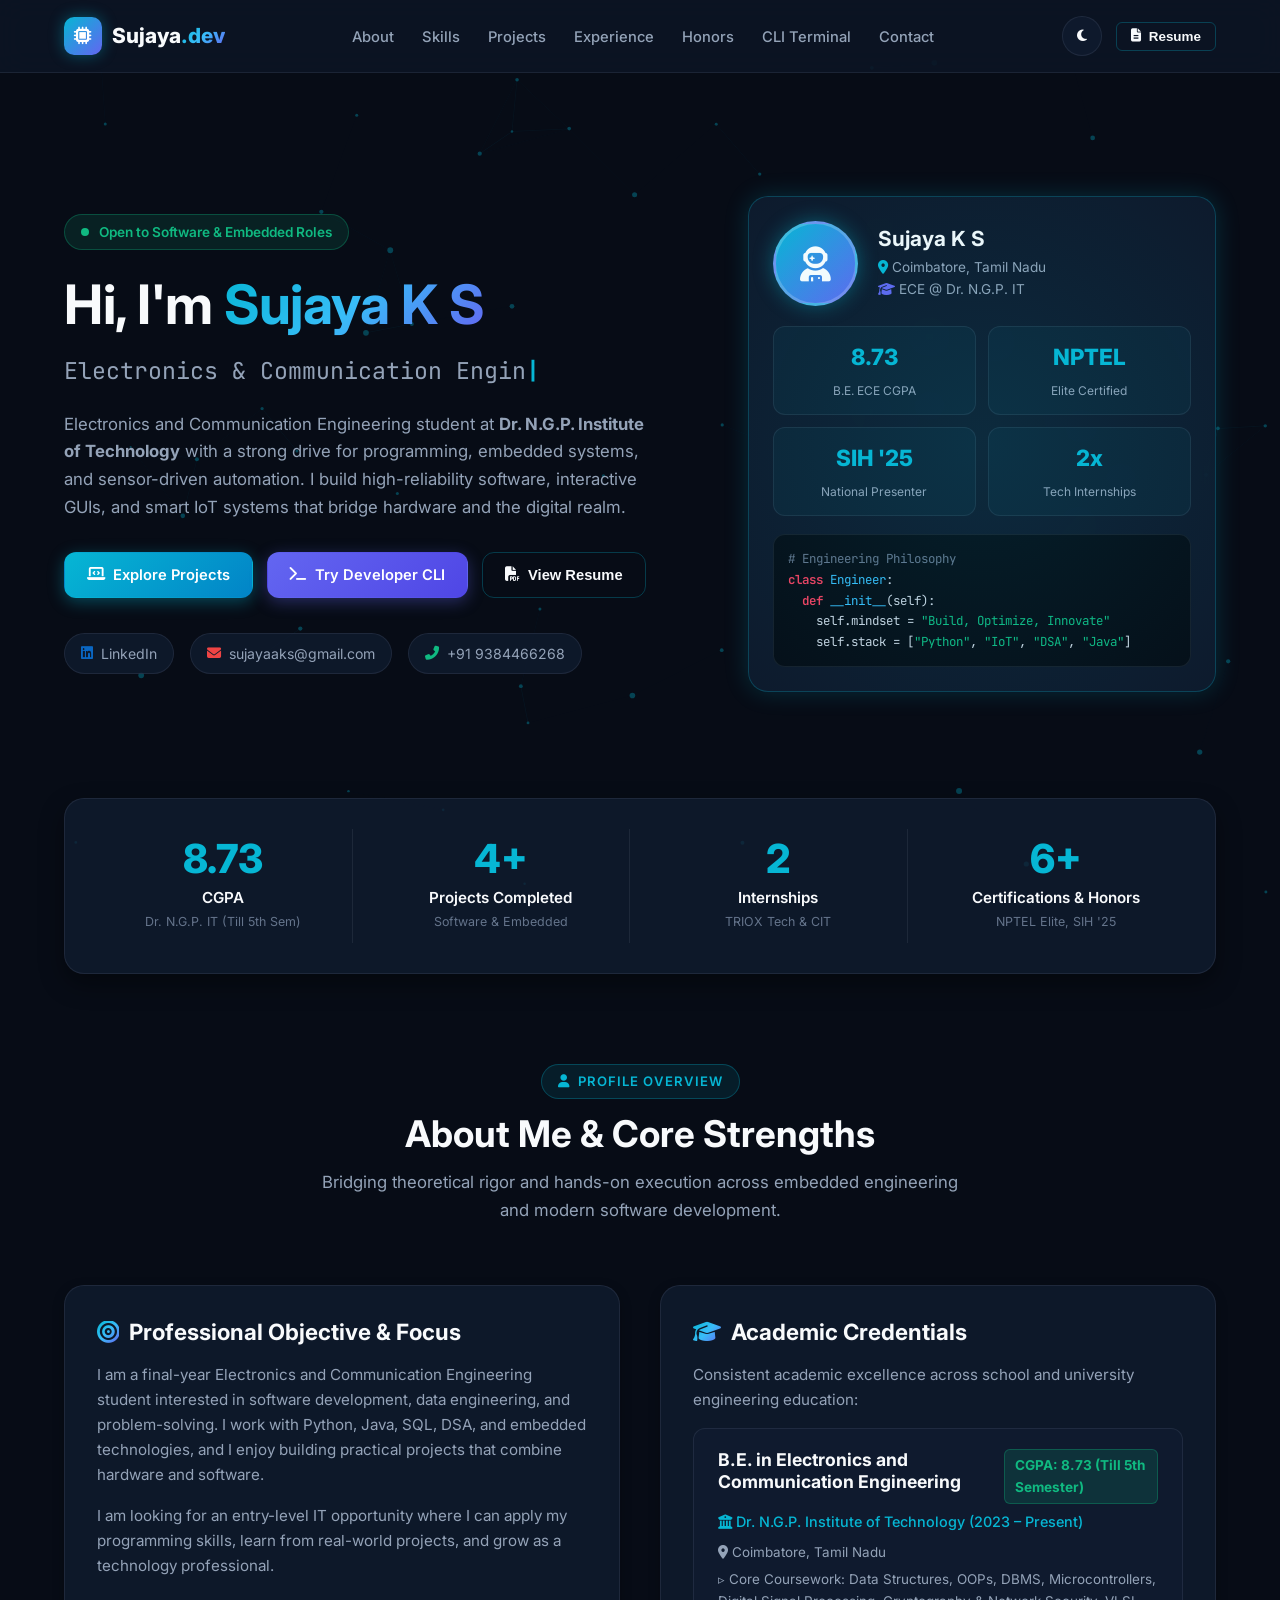
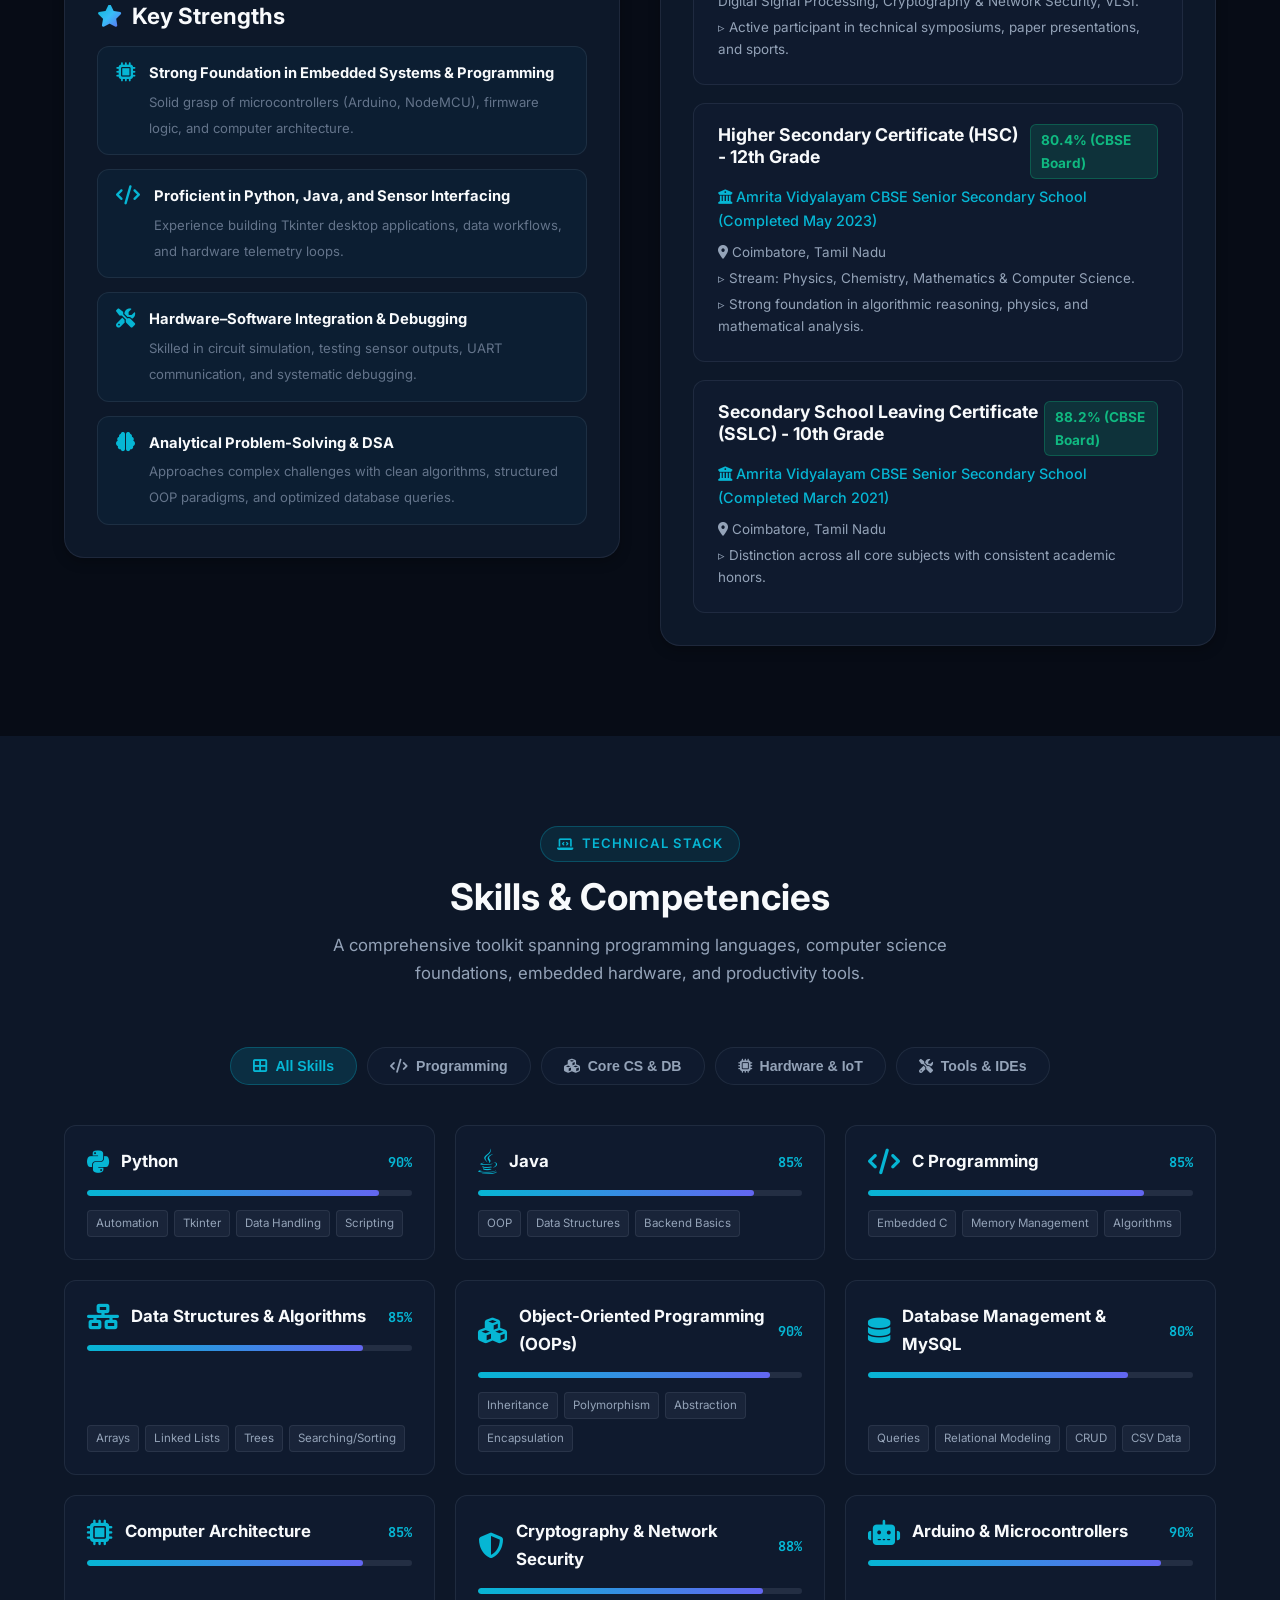
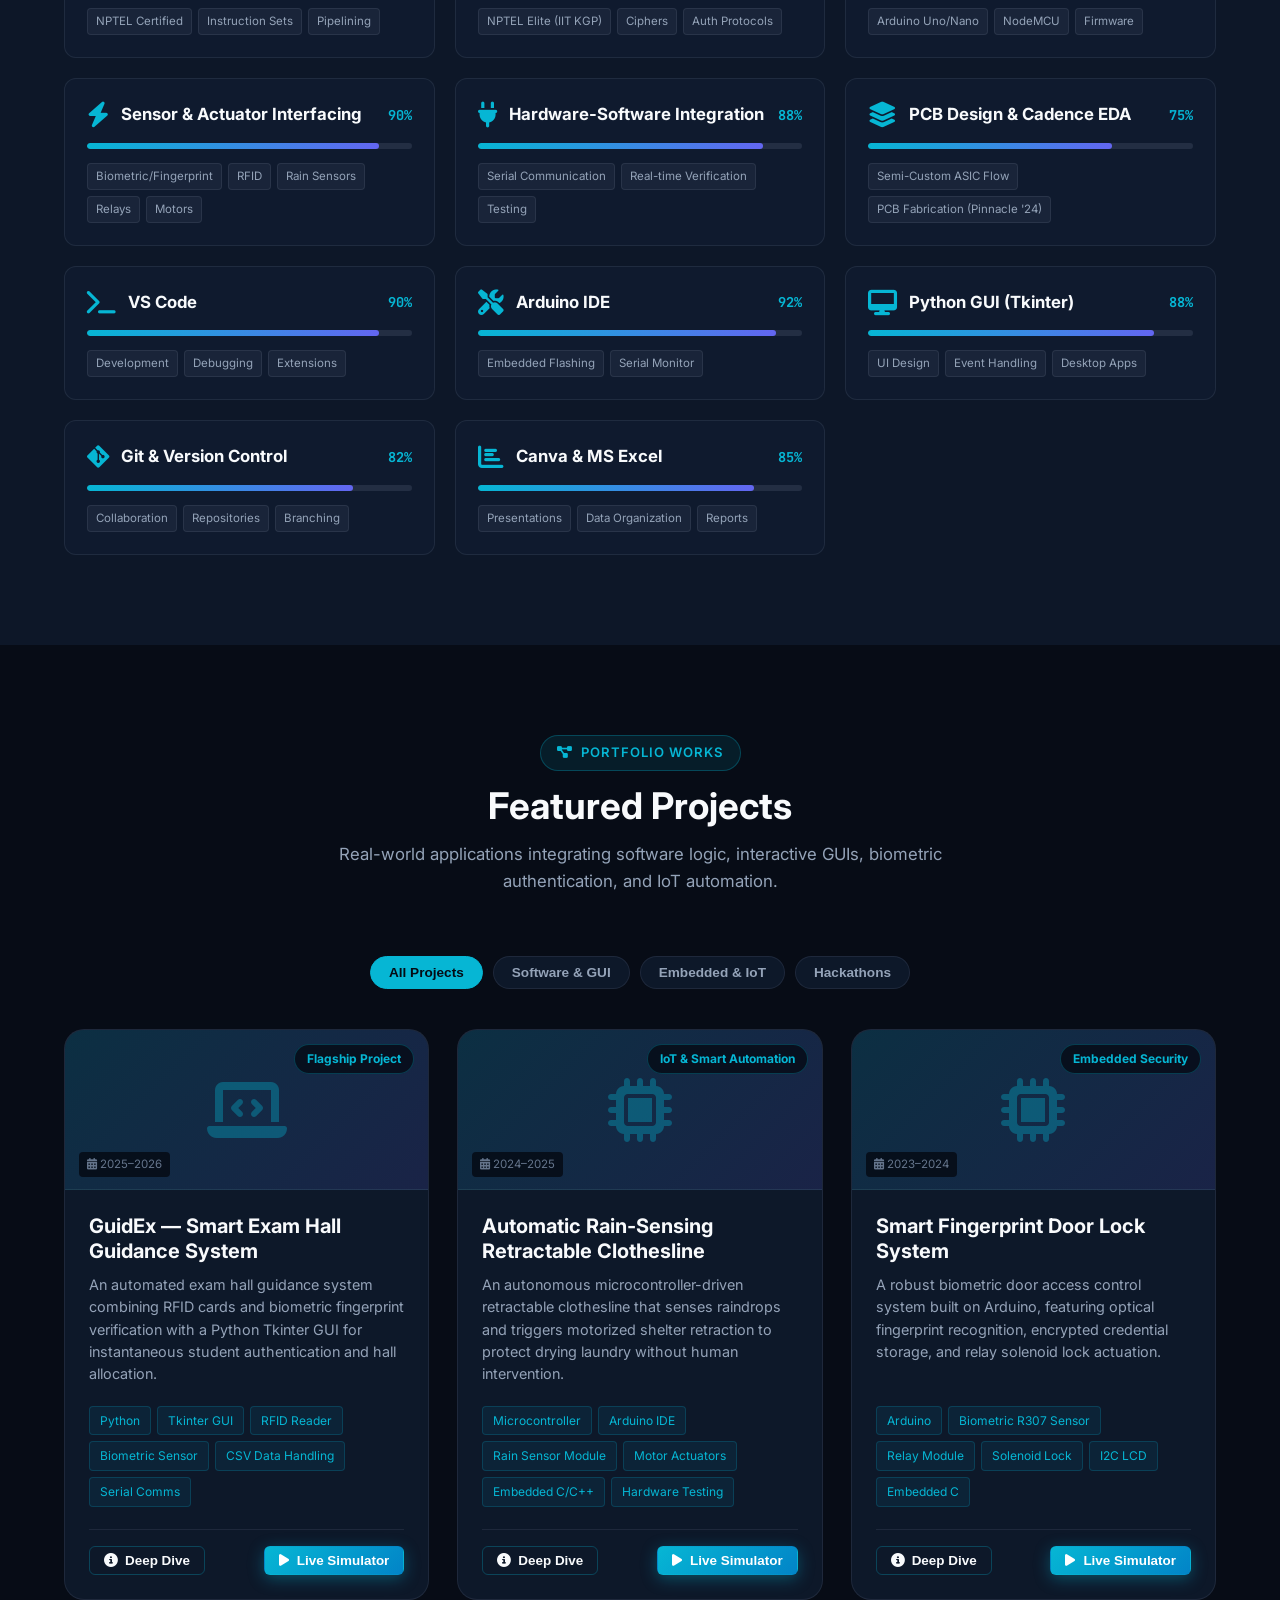
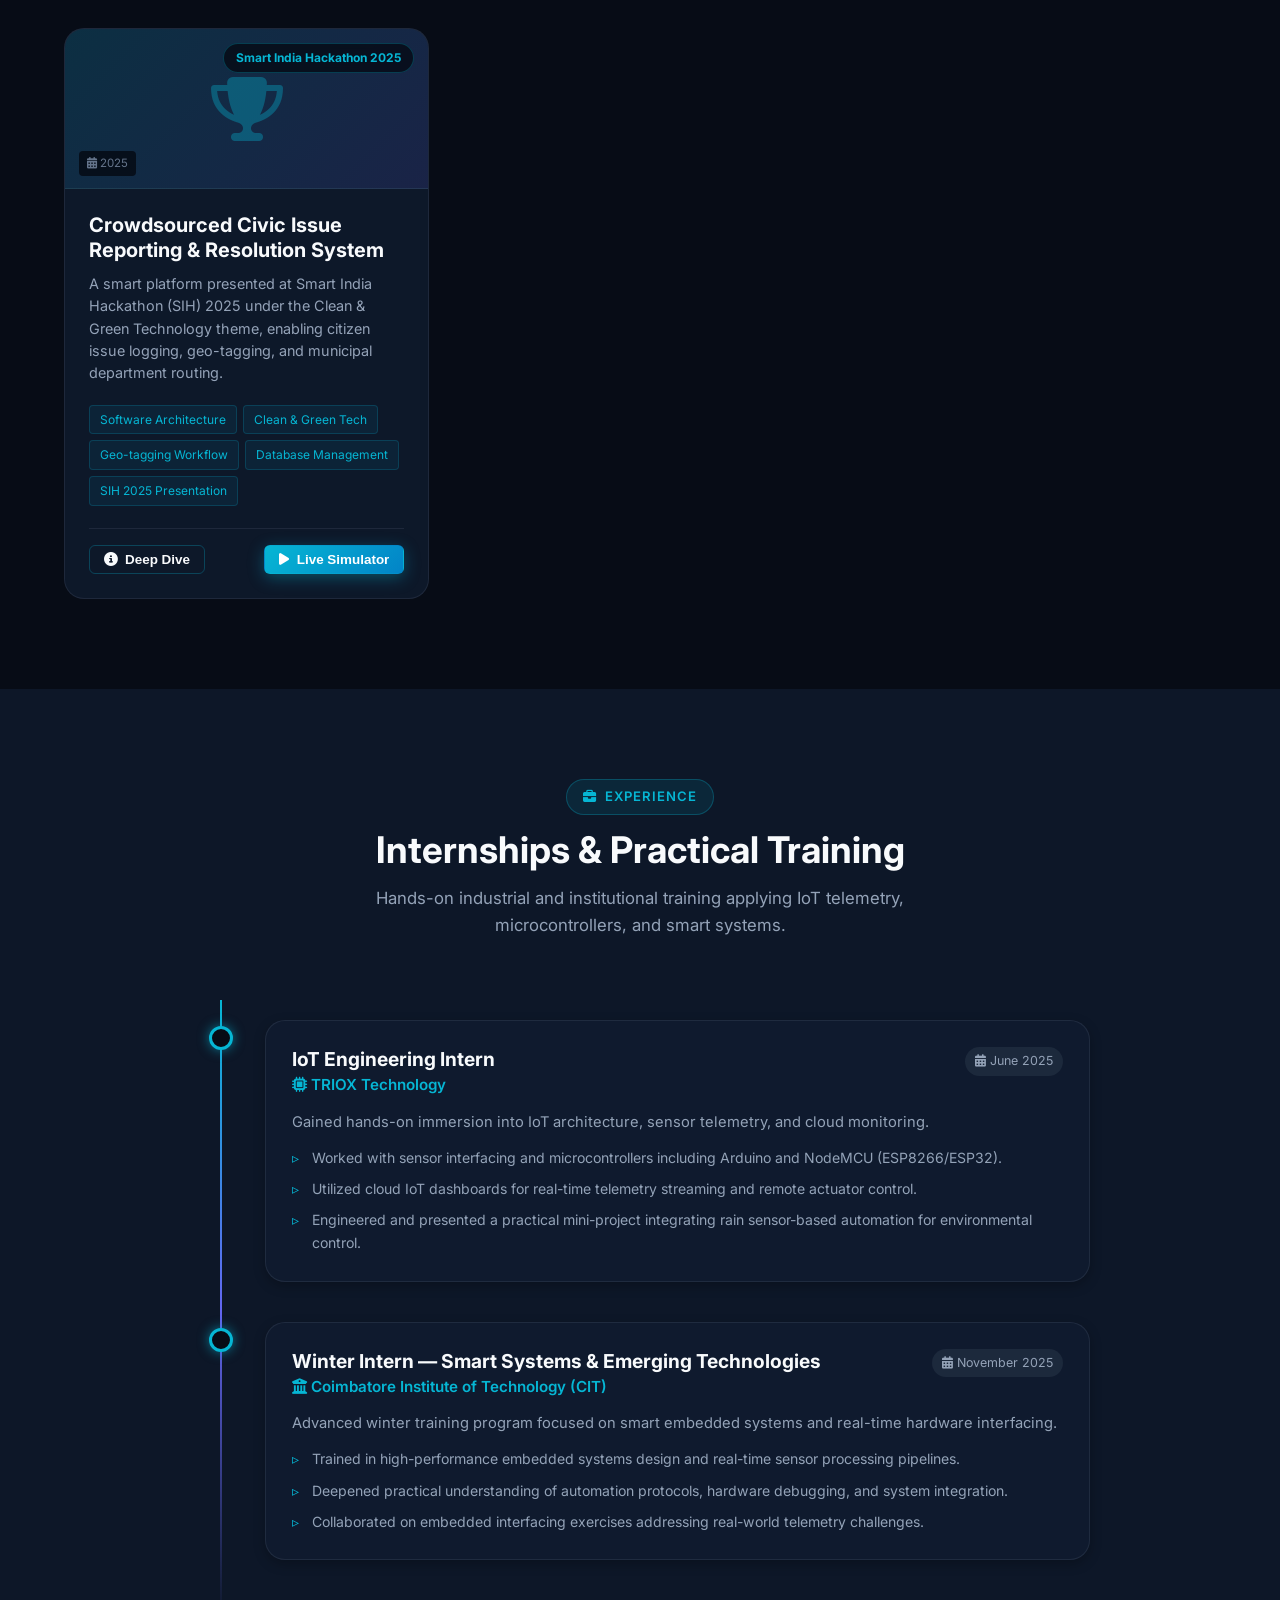
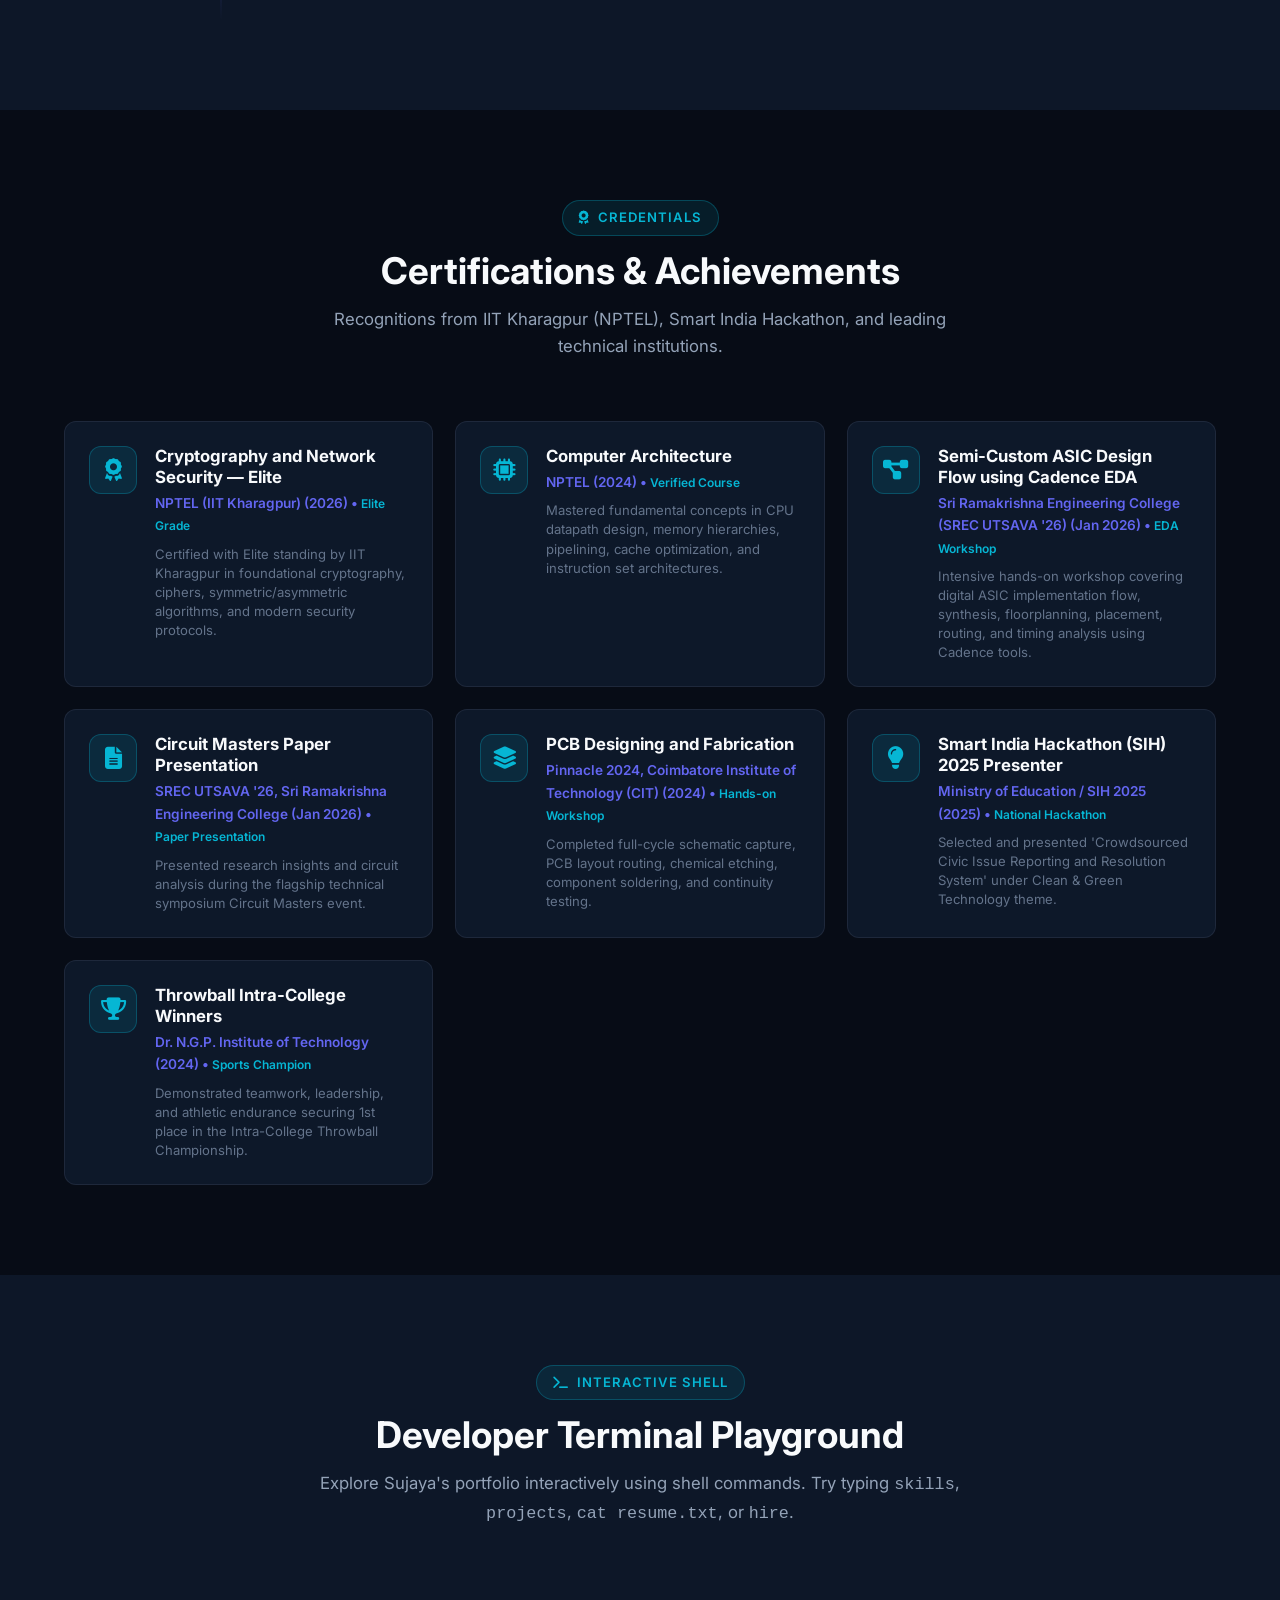
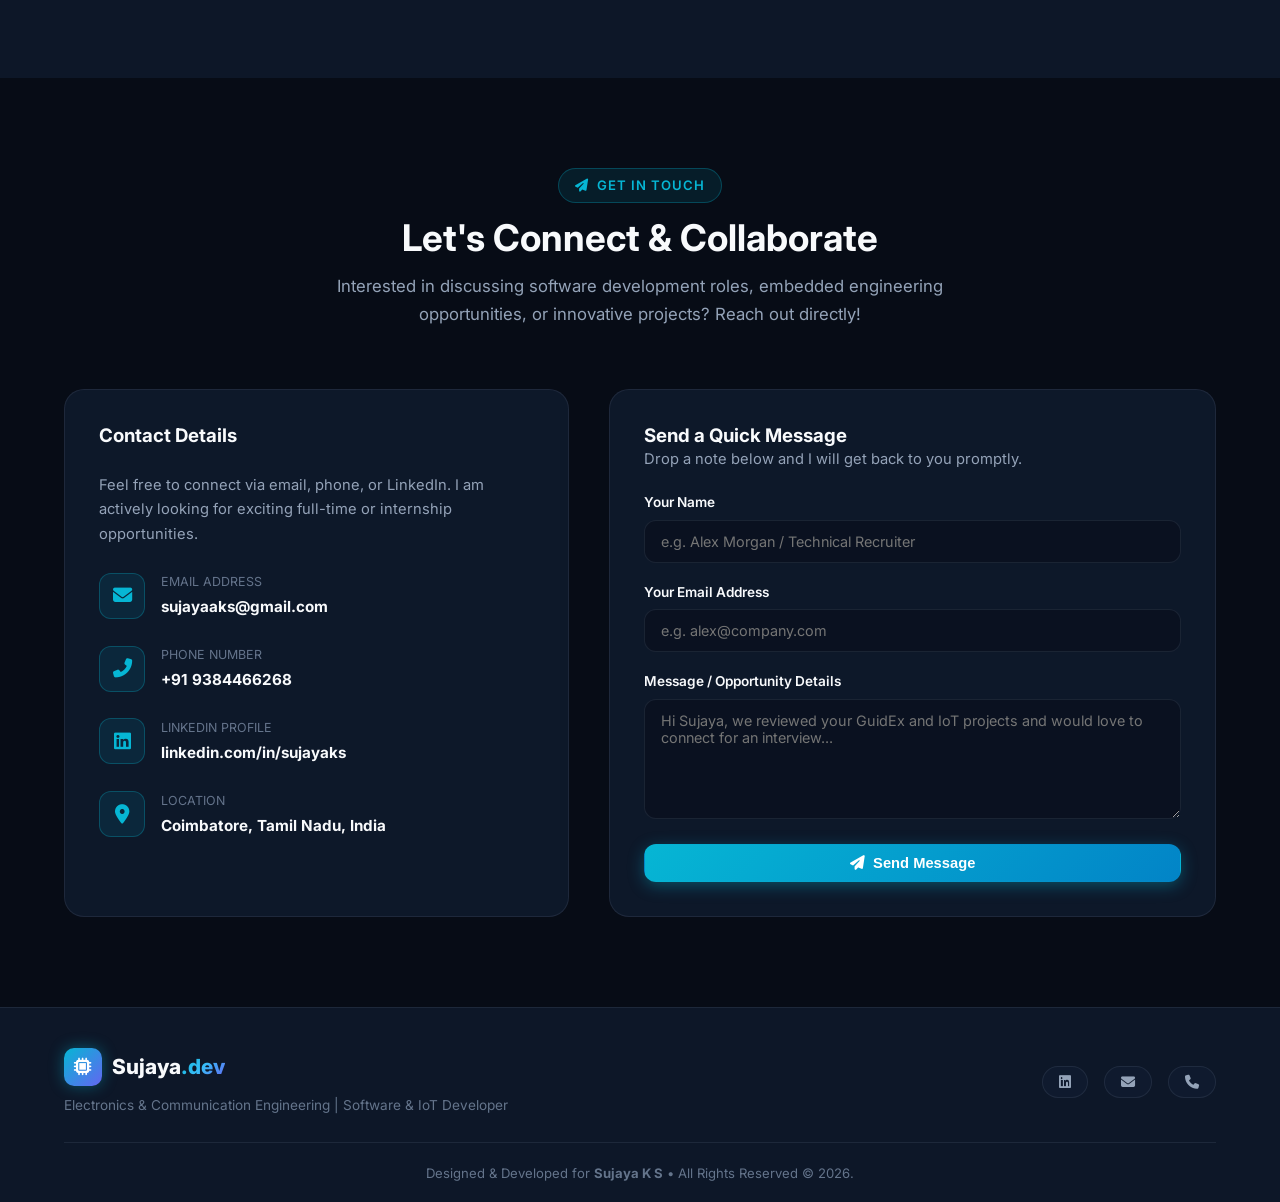
==== commit c3647142: "Revise professional summary in index.html Updated professional objective and key strengths sections " ====
--- a/index.html
+++ b/index.html
@@ -171,11 +171,11 @@
         <div class="about-card">
           <h3><i class="fas fa-bullseye gradient-text"></i> Professional Objective & Focus</h3>
           <p>
-            I am a motivated Electronics and Communication Engineering student with deep enthusiasm for software engineering, embedded architecture, and data structures. I enjoy architecting systems from bare-metal sensor telemetry up to graphical user interfaces and database backends.
-          </p>
-          <p>
-            Looking for an opportunity to apply my programming and analytical skills, learn from real-world engineering projects, and grow in a fast-paced professional IT environment.
-          </p>
+  I am a final-year Electronics and Communication Engineering student interested in software development, data engineering, and problem-solving. I work with Python, Java, SQL, DSA, and embedded technologies, and I enjoy building practical projects that combine hardware and software.
+</p>
+<p>
+  I am looking for an entry-level IT opportunity where I can apply my programming skills, learn from real-world projects, and grow as a technology professional.
+</p>
 
           <h3 style="margin-top: 24px;"><i class="fas fa-star gradient-text"></i> Key Strengths</h3>
           <ul class="strengths-list">
